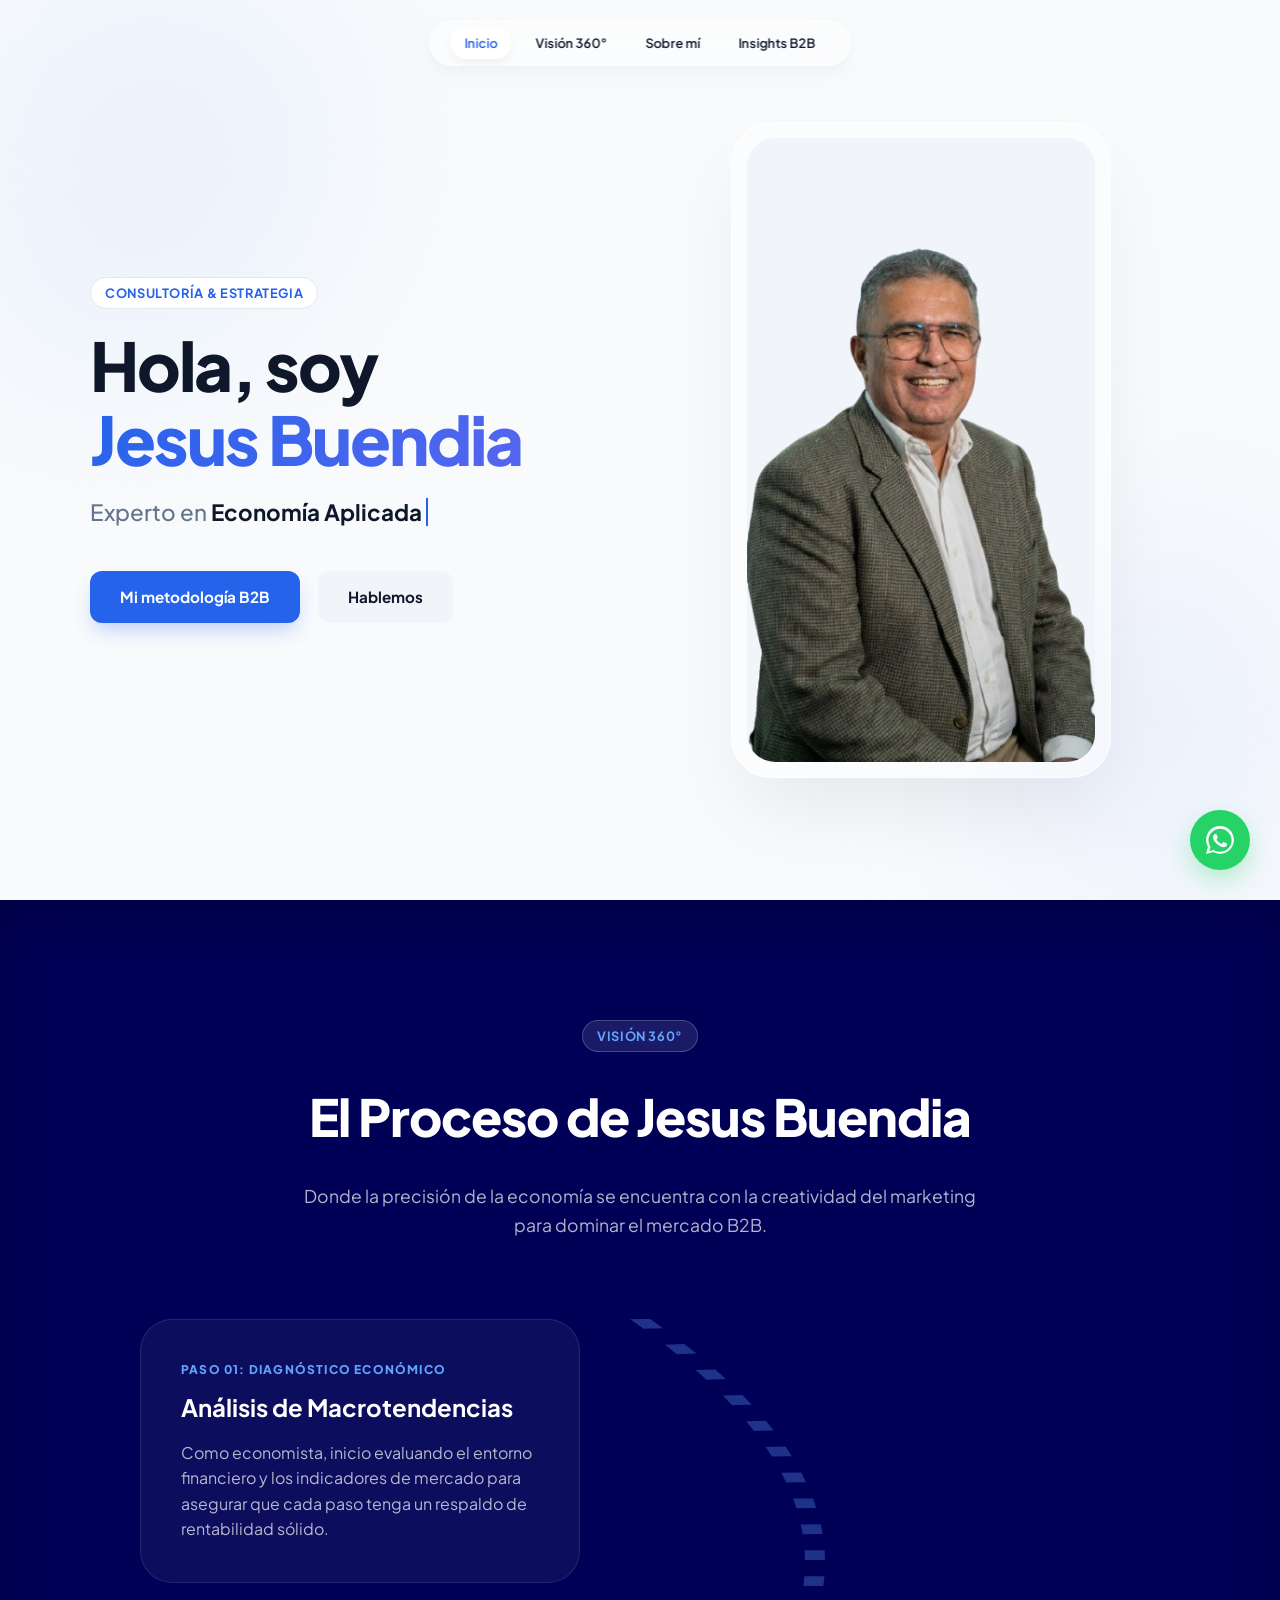
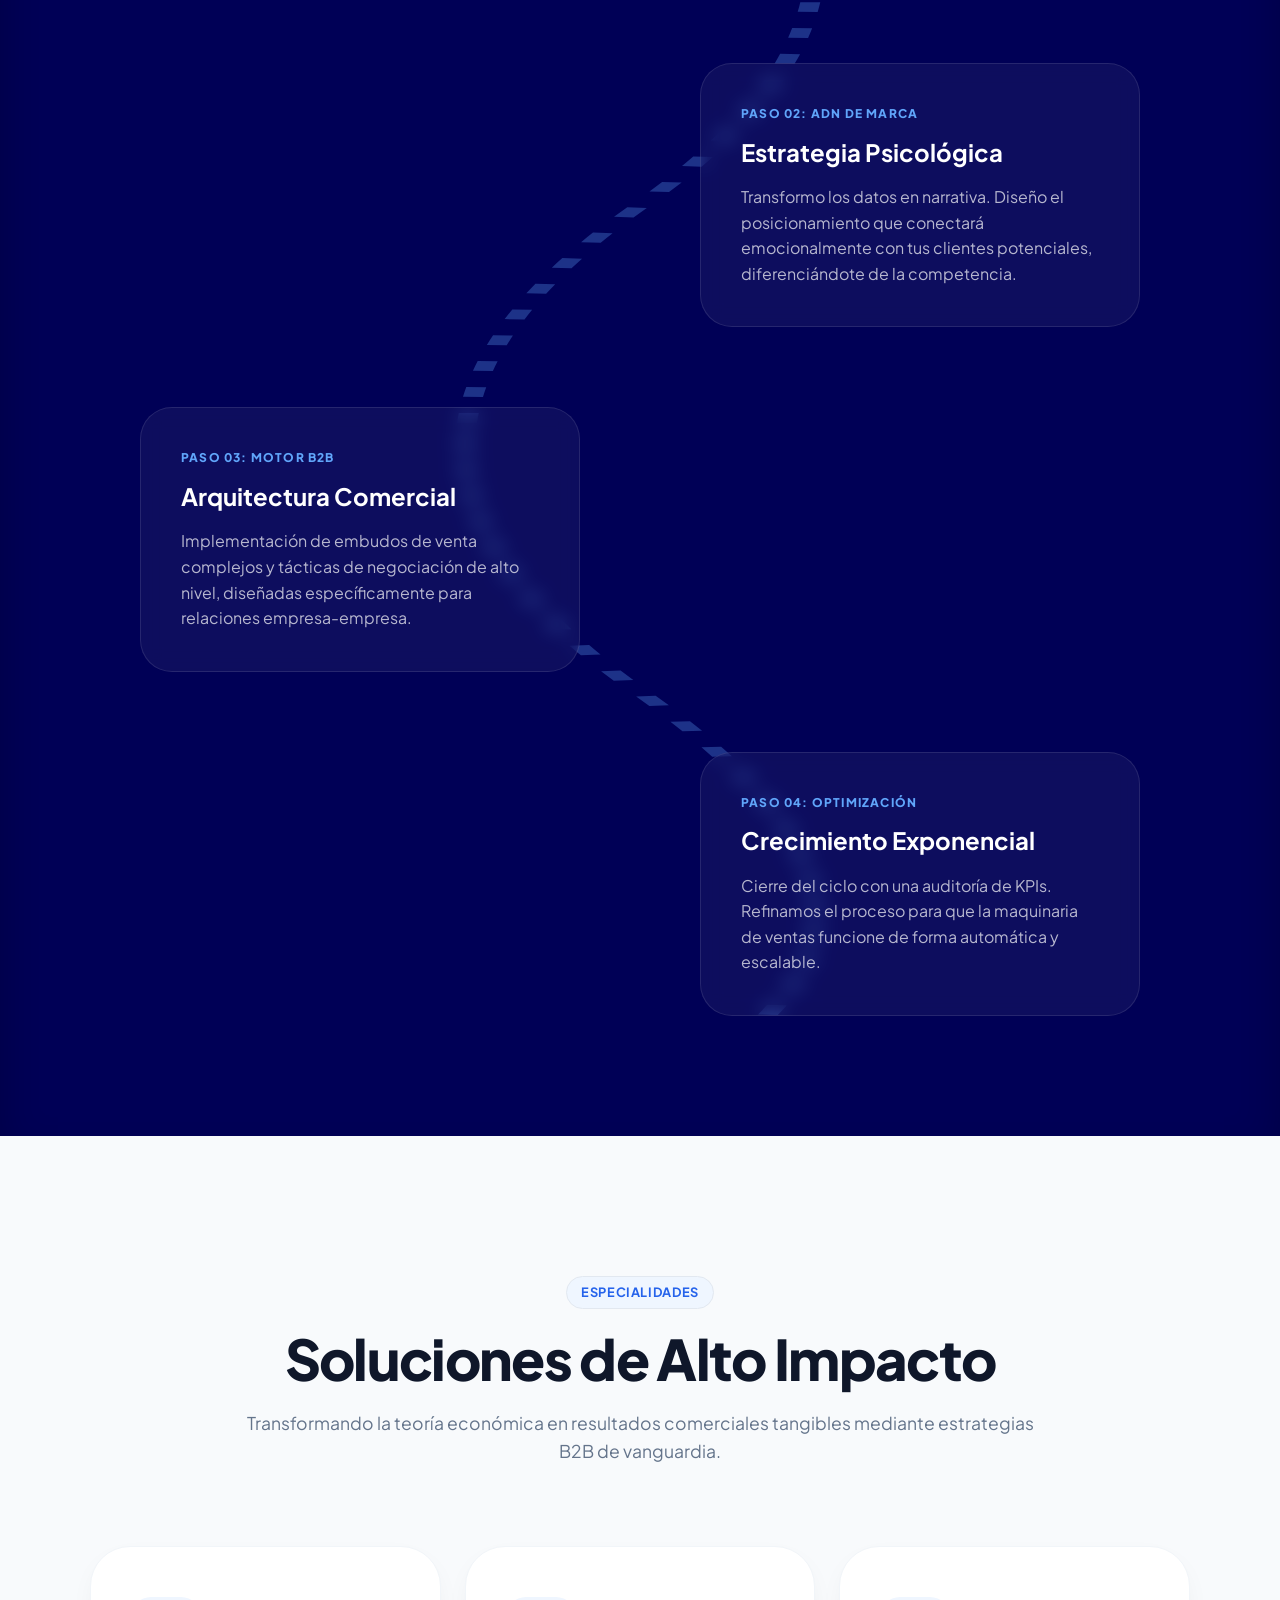
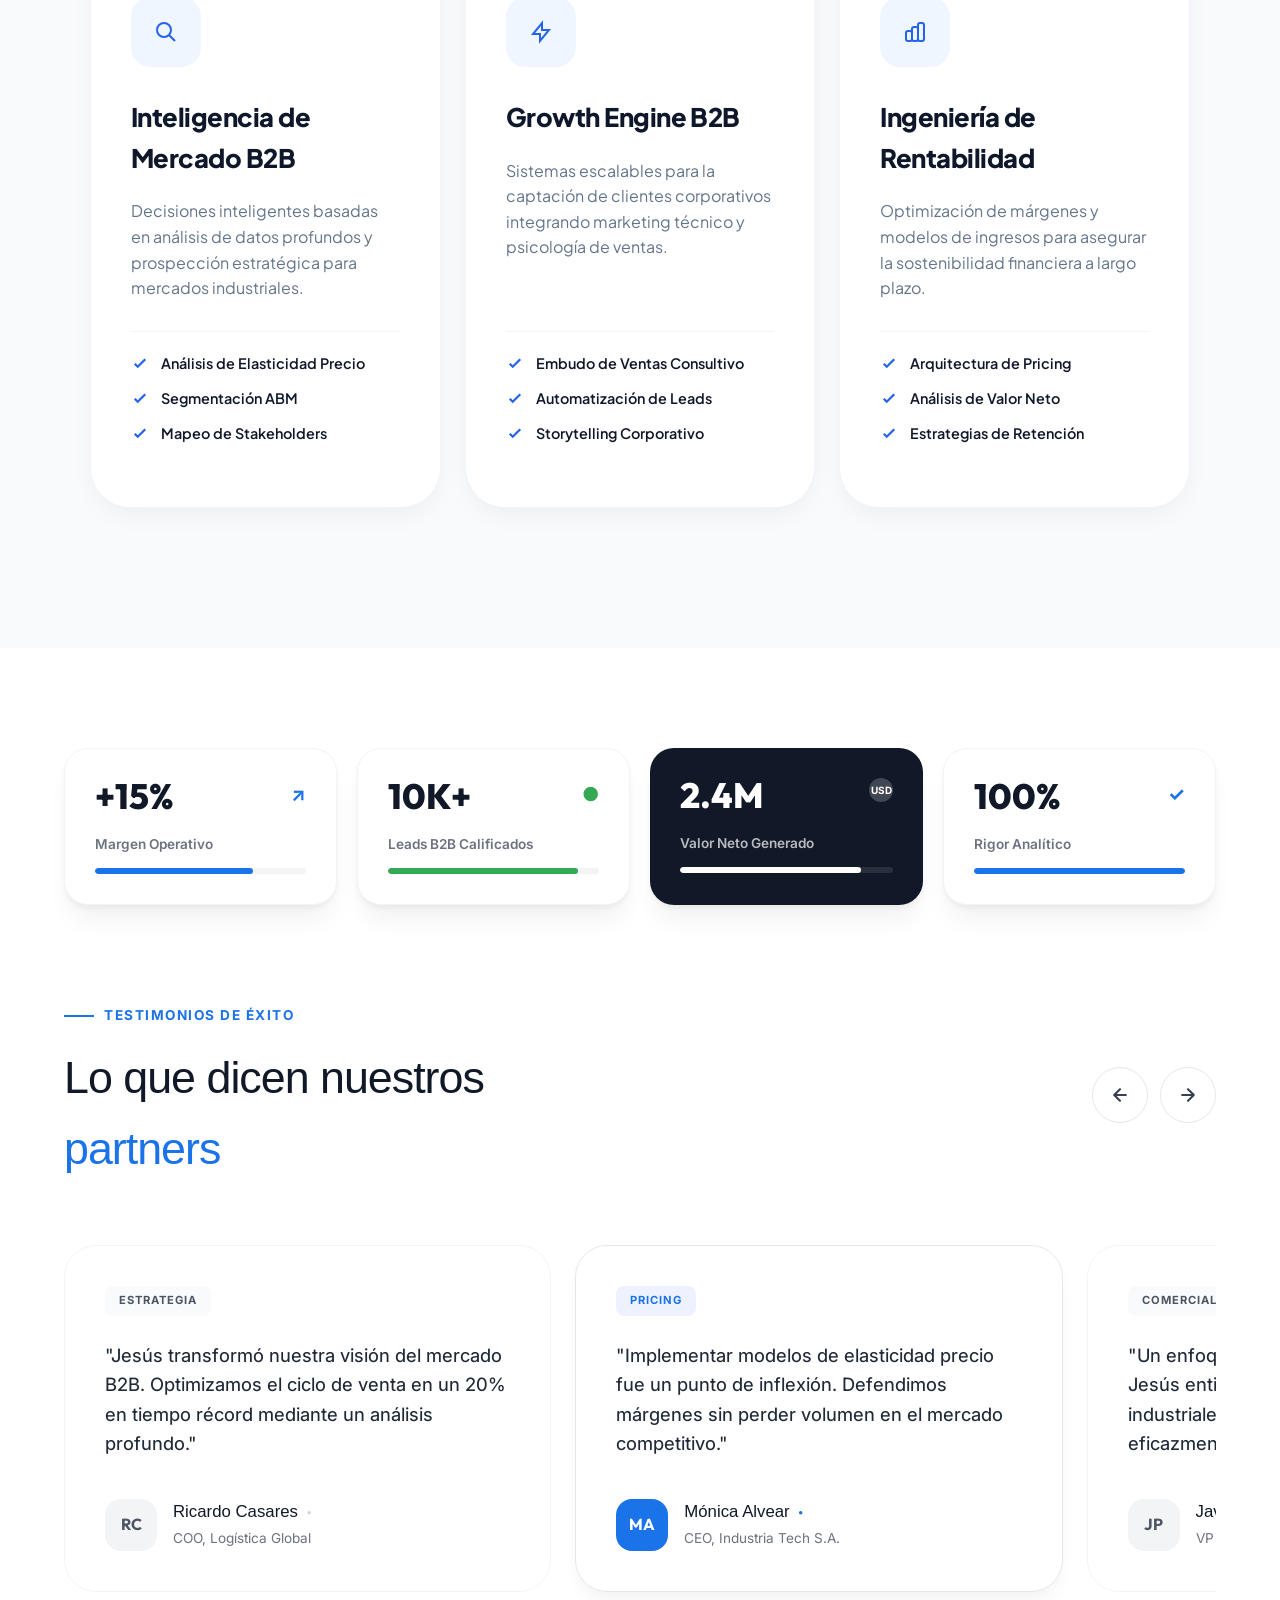
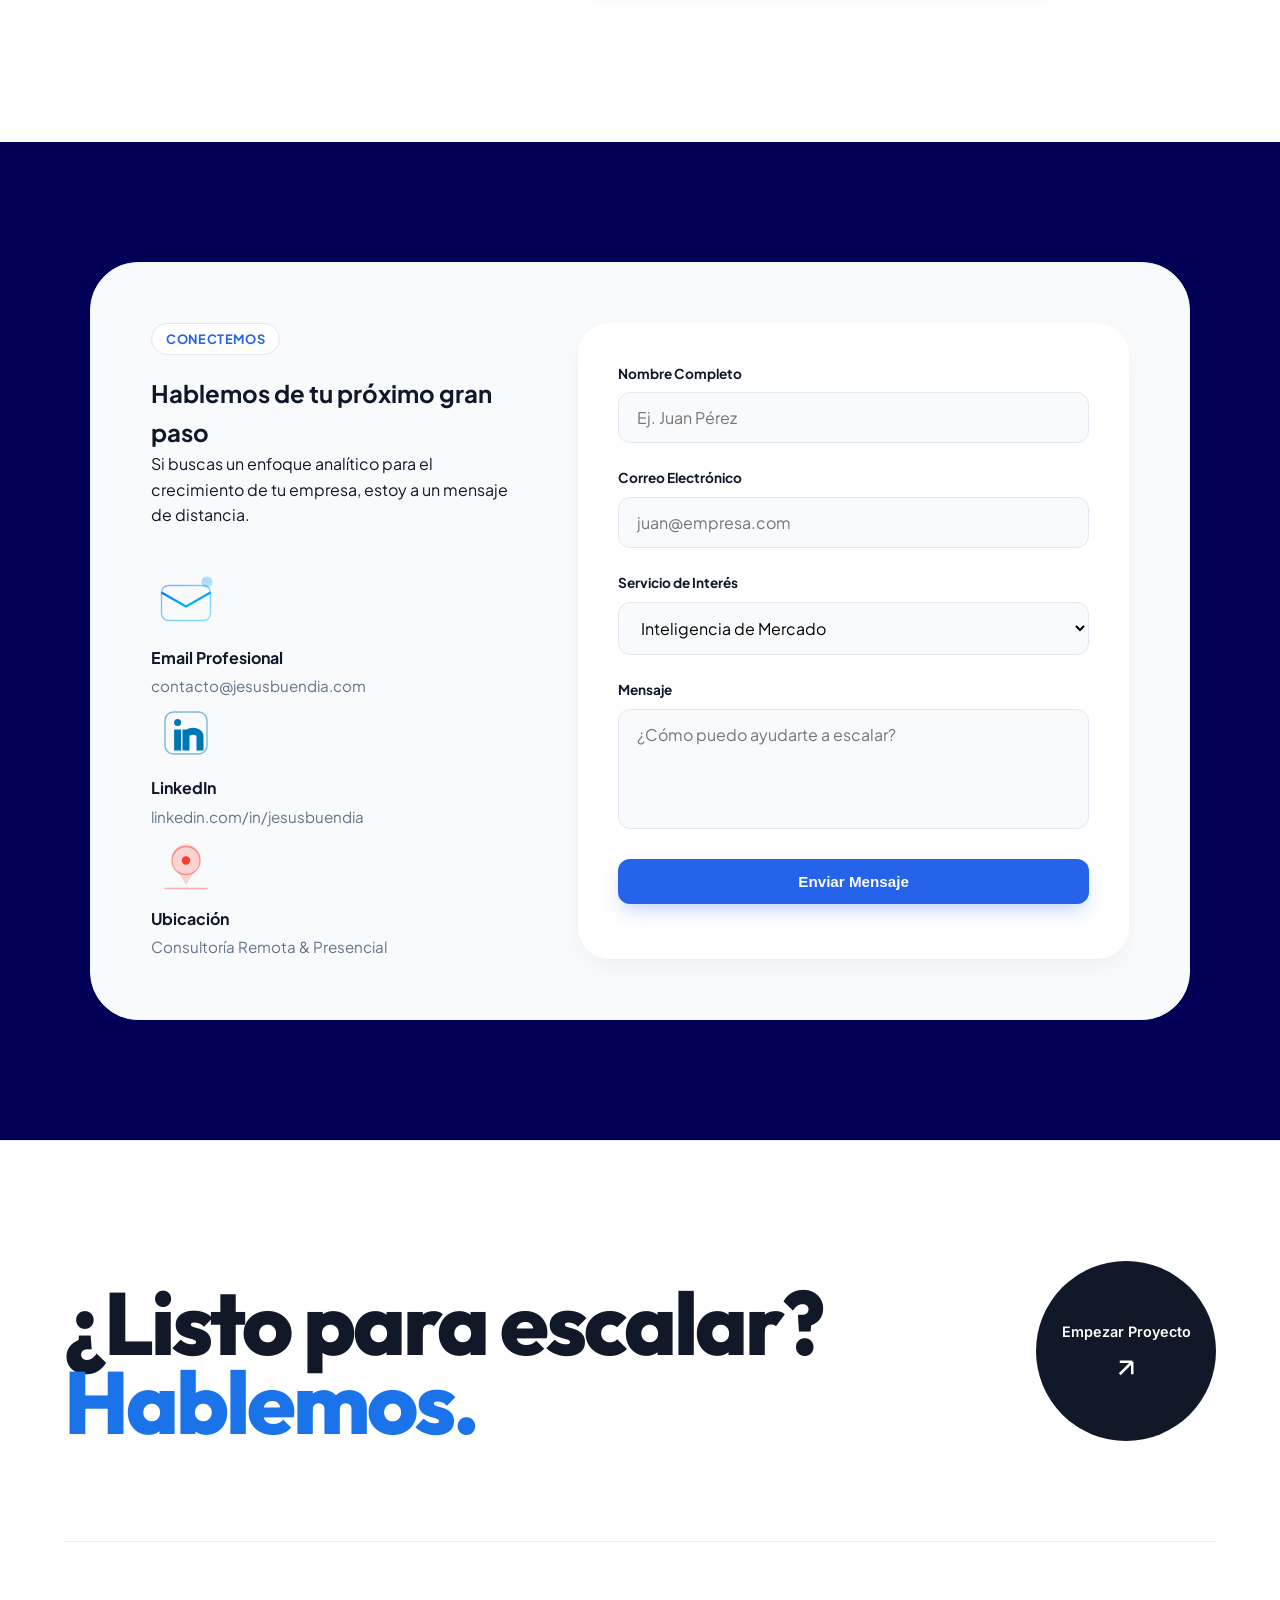
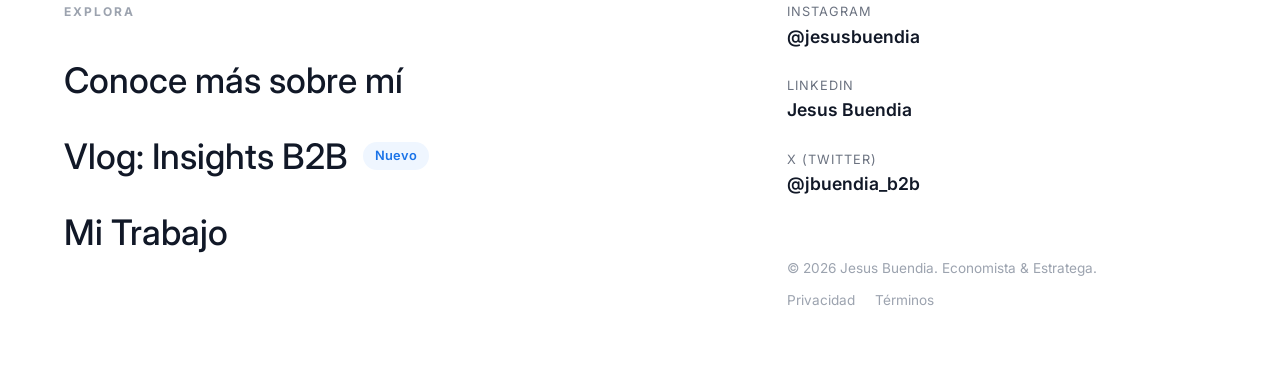
==== index.html @ 7e841dab "comienzo de la web de Jesus buendia" ====
<!DOCTYPE html>
<html lang="es">
<head>
    <meta charset="UTF-8">
    <meta name="viewport" content="width=device-width, initial-scale=1.0">
    <meta name="description" content="Perfil profesional de Jesus Buendia, especialista en Economía, Marketing Estratégico y Comercio B2B.">
    <title>Jesus Buendia | Consultoría Estratégica & Economía</title>
    
    <!-- Fuentes de Alta Calidad -->
    <link rel="preconnect" href="https://fonts.googleapis.com">
    <link rel="preconnect" href="https://fonts.gstatic.com" crossorigin>
    <link href="https://fonts.googleapis.com/css2?family=Plus+Jakarta+Sans:wght@300;400;500;600;700;800&display=swap" rel="stylesheet">
    <link rel="stylesheet" href="https://cdn.jsdelivr.net/npm/swiper@11/swiper-bundle.min.css" />
    <link rel="stylesheet" href="Estilos/style.css">
    

</head>
<body>

    <!-- Botón WhatsApp Flotante -->
    <a href="https://wa.me/YOUR_PHONE_NUMBER" target="_blank" class="whatsapp-float" aria-label="Contactar por WhatsApp">
        <svg width="32" height="32" fill="currentColor" viewBox="0 0 448 512"><path d="M380.9 97.1C339 55.1 283.2 32 223.9 32c-122.4 0-222 99.6-222 222 0 39.1 10.2 77.3 29.6 111L0 480l117.7-30.9c32.7 17.8 69.4 27.2 106.2 27.2 122.4 0 222-99.6 222-222 0-59.3-23-115.1-65-157.1zM223.9 446.3c-33.2 0-65.7-8.9-94-25.7l-6.7-4-69.8 18.3L72 366.4l-4.4-7c-18.5-29.4-28.2-63.3-28.2-98.2 0-101.7 82.8-184.5 184.6-184.5 49.3 0 95.6 19.2 130.4 54.1 34.8 34.9 56.2 81.2 56.1 130.5 0 101.8-82.7 184.6-184.6 184.6zm101.2-138.2c-5.5-2.8-32.8-16.2-37.9-18-5.1-1.9-8.8-2.8-12.5 2.8-3.7 5.6-14.3 18-17.6 21.8-3.2 3.7-6.5 4.2-12 1.4-5.5-2.8-23.2-8.5-44.2-27.1-16.4-14.6-27.4-32.7-30.6-38.1-3.2-5.5-.3-8.5 2.5-11.2 2.5-2.5 5.5-6.5 8.3-9.7 2.8-3.2 3.7-5.5 5.6-9.2 1.9-3.7.9-6.9-.5-9.7-1.4-2.8-12.5-30.1-17.1-41.2-4.5-10.8-9.1-9.3-12.5-9.5-3.2-.2-6.9-.2-10.6-.2-3.7 0-9.7 1.4-14.8 6.9-5.1 5.6-19.4 19-19.4 46.3 0 27.3 19.9 53.7 22.6 57.4 2.8 3.7 39.1 59.7 94.8 83.8 13.2 5.7 23.5 9.2 31.6 11.8 13.3 4.2 25.4 3.6 35 2.2 10.7-1.6 32.8-13.4 37.4-26.4 4.6-13 4.6-24.1 3.2-26.4-1.3-2.5-5-3.9-10.5-6.6z"/></svg>
    </a>

    <!-- Navegación -->
    <div class="nav-container">
        <nav class="navbar">
            <a href="#inicio" class="nav-link active">Inicio</a>
            <a href="webs/vision.html" class="nav-link">Visión 360°</a>
            <a href="webs/sobremi.html" class="nav-link">Sobre mí</a>
            <a href="webs/insights.html" class="nav-link">Insights B2B</a>
        </nav>
    </div>

    <!-- Fondo Decorativo -->
    <div class="bg-blobs">
        <div class="blob blob-1"></div>
        <div class="blob blob-2"></div>
    </div>

    <!-- SECCIÓN INICIO -->
    <section id="inicio" class="page-section">
        <div class="container">
            <div class="grid-container">
                <article class="hero-content">
                    <span class="badge">Consultoría & Estrategia</span>
                    <h1 class="main-title">
                        Hola, soy <br>
                        <span class="name-highlight">Jesus Buendia</span>
                    </h1>
                    <div class="dynamic-text-wrapper">
                        Experto en <span id="changing-text"></span>
                    </div>
                    <div class="cta-group">
                        <a href="#proceso" class="btn btn-primary">Mi metodología B2B</a>
                        <a href="#contacto" class="btn" style="margin-left: 15px; background: #f1f5f9; color: var(--text-main);">Hablemos</a>
                    </div>
                </article>

                <div class="hero-visual">
                    <div class="image-card">
                        <img src="Resource/fiti-removebg-preview.png" alt="Jesus Buendia" class="profile-img" onerror="this.src='https://via.placeholder.com/400x500/f1f5f9/64748b?text=Jesus+Buendia'">
                    </div>
                </div>
            </div>
        </div>
    </section>

    <!-- SECCIÓN PROCESO -->
    <section id="proceso" class="page-section">
        <div class="container">
            <header>
                <span class="badge">Visión 360°</span>
                <h2 class="section-title">El Proceso de Jesus Buendia</h2>
                <p class="section-desc">Donde la precisión de la economía se encuentra con la creatividad del marketing para dominar el mercado B2B.</p>
            </header>

            <div class="curved-timeline">
                <svg class="timeline-svg" viewBox="0 0 100 800" preserveAspectRatio="none">
                    <path d="M 50 0 Q 85 150 50 300 T 50 600 T 50 850" />
                </svg>

                <div class="timeline-steps-vertical">
                    <div class="step-row left">
                        <div class="step-content">
                            <span class="step-label">Paso 01: Diagnóstico Económico</span>
                            <h3>Análisis de Macrotendencias</h3>
                            <p>Como economista, inicio evaluando el entorno financiero y los indicadores de mercado para asegurar que cada paso tenga un respaldo de rentabilidad sólido.</p>
                        </div>
                    </div>

                    <div class="step-row right">
                        <div class="step-content">
                            <span class="step-label">Paso 02: ADN de Marca</span>
                            <h3>Estrategia Psicológica</h3>
                            <p>Transformo los datos en narrativa. Diseño el posicionamiento que conectará emocionalmente con tus clientes potenciales, diferenciándote de la competencia.</p>
                        </div>
                    </div>

                    <div class="step-row left">
                        <div class="step-content">
                            <span class="step-label">Paso 03: Motor B2B</span>
                            <h3>Arquitectura Comercial</h3>
                            <p>Implementación de embudos de venta complejos y tácticas de negociación de alto nivel, diseñadas específicamente para relaciones empresa-empresa.</p>
                        </div>
                    </div>

                    <div class="step-row right">
                        <div class="step-content">
                            <span class="step-label">Paso 04: Optimización</span>
                            <h3>Crecimiento Exponencial</h3>
                            <p>Cierre del ciclo con una auditoría de KPIs. Refinamos el proceso para que la maquinaria de ventas funcione de forma automática y escalable.</p>
                        </div>
                    </div>
                </div>
            </div>
        </div>
    </section>

    <!-- SECCIÓN: SOLUCIONES DE ALTO IMPACTO -->
    <section id="servicios" class="page-section">
        <div class="container">
            <div class="services-header">
                <span class="badge" style="background: #eff6ff;">Especialidades</span>
                <h2 class="main-title" style="font-size: clamp(2.5rem, 5vw, 3.5rem); margin-bottom: 20px;">Soluciones de Alto Impacto</h2>
                <p style="color: var(--text-muted); font-size: 1.1rem;">Transformando la teoría económica en resultados comerciales tangibles mediante estrategias B2B de vanguardia.</p>
            </div>

            <div class="services-grid">
                <!-- Solución 1 -->
                <div class="service-card">
                    <div class="icon-wrapper">
                        <svg width="24" height="24" fill="none" stroke="currentColor" stroke-width="2" viewBox="0 0 24 24"><path d="M21 21l-6-6m2-5a7 7 0 11-14 0 7 7 0 0114 0z"></path></svg>
                    </div>
                    <h3>Inteligencia de Mercado B2B</h3>
                    <p>Decisiones inteligentes basadas en análisis de datos profundos y prospección estratégica para mercados industriales.</p>
                    <ul class="service-features">
                        <li><svg width="18" height="18" fill="none" stroke="currentColor" stroke-width="3" viewBox="0 0 24 24"><path d="M5 13l4 4L19 7"></path></svg>Análisis de Elasticidad Precio</li>
                        <li><svg width="18" height="18" fill="none" stroke="currentColor" stroke-width="3" viewBox="0 0 24 24"><path d="M5 13l4 4L19 7"></path></svg>Segmentación ABM</li>
                        <li><svg width="18" height="18" fill="none" stroke="currentColor" stroke-width="3" viewBox="0 0 24 24"><path d="M5 13l4 4L19 7"></path></svg>Mapeo de Stakeholders</li>
                    </ul>
                </div>

                <!-- Solución 2 -->
                <div class="service-card">
                    <div class="icon-wrapper">
                        <svg width="24" height="24" fill="none" stroke="currentColor" stroke-width="2" viewBox="0 0 24 24"><path d="M13 10V3L4 14h7v7l9-11h-7z"></path></svg>
                    </div>
                    <h3>Growth Engine B2B</h3>
                    <p>Sistemas escalables para la captación de clientes corporativos integrando marketing técnico y psicología de ventas.</p>
                    <ul class="service-features">
                        <li><svg width="18" height="18" fill="none" stroke="currentColor" stroke-width="3" viewBox="0 0 24 24"><path d="M5 13l4 4L19 7"></path></svg>Embudo de Ventas Consultivo</li>
                        <li><svg width="18" height="18" fill="none" stroke="currentColor" stroke-width="3" viewBox="0 0 24 24"><path d="M5 13l4 4L19 7"></path></svg>Automatización de Leads</li>
                        <li><svg width="18" height="18" fill="none" stroke="currentColor" stroke-width="3" viewBox="0 0 24 24"><path d="M5 13l4 4L19 7"></path></svg>Storytelling Corporativo</li>
                    </ul>
                </div>

                <!-- Solución 3 -->
                <div class="service-card">
                    <div class="icon-wrapper">
                        <svg width="24" height="24" fill="none" stroke="currentColor" stroke-width="2" viewBox="0 0 24 24"><path d="M9 19v-6a2 2 0 00-2-2H5a2 2 0 00-2 2v6a2 2 0 002 2h2a2 2 0 002-2zm0 0V9a2 2 0 012-2h2a2 2 0 012 2v10m-6 0a2 2 0 002 2h2a2 2 0 002-2m0 0V5a2 2 0 012-2h2a2 2 0 012 2v14a2 2 0 01-2 2h-2a2 2 0 01-2-2z"></path></svg>
                    </div>
                    <h3>Ingeniería de Rentabilidad</h3>
                    <p>Optimización de márgenes y modelos de ingresos para asegurar la sostenibilidad financiera a largo plazo.</p>
                    <ul class="service-features">
                        <li><svg width="18" height="18" fill="none" stroke="currentColor" stroke-width="3" viewBox="0 0 24 24"><path d="M5 13l4 4L19 7"></path></svg>Arquitectura de Pricing</li>
                        <li><svg width="18" height="18" fill="none" stroke="currentColor" stroke-width="3" viewBox="0 0 24 24"><path d="M5 13l4 4L19 7"></path></svg>Análisis de Valor Neto</li>
                        <li><svg width="18" height="18" fill="none" stroke="currentColor" stroke-width="3" viewBox="0 0 24 24"><path d="M5 13l4 4L19 7"></path></svg>Estrategias de Retención</li>
                    </ul>
                </div>
            </div>
        </div>
    </section>

    <!-- IMPORTACIÓN DE RECURSOS PREMIUM -->
<link href="https://fonts.googleapis.com/css2?family=Inter:wght@400;500;600&family=Outfit:wght@600;800&family=Google+Sans:wght@400;500;700&display=swap" rel="stylesheet">
<link rel="stylesheet" href="https://cdn.jsdelivr.net/npm/swiper@11/swiper-bundle.min.css" />

<section class="elite-experience-section" style="background: #ffffff; padding: 100px 0; font-family: 'Inter', sans-serif; overflow: hidden;">
    
    <div class="container" style="max-width: 1200px; margin: 0 auto; padding: 0 24px;">
        
        <!-- DASHBOARD DE MÉTRICAS REFINADO -->
        <div class="metrics-elite-grid" style="display: grid; grid-template-columns: repeat(auto-fit, minmax(240px, 1fr)); gap: 20px; margin-bottom: 100px;">
            
            <div class="metric-glass-card">
                <div class="m-header">
                    <span class="m-value">+15%</span>
                    <div class="m-icon">↗</div>
                </div>
                <div class="m-label">Margen Operativo</div>
                <div class="m-bar-container"><div class="m-bar-fill" style="width: 75%;"></div></div>
            </div>

            <div class="metric-glass-card">
                <div class="m-header">
                    <span class="m-value">10K+</span>
                    <div class="m-icon" style="color: #34a853;">●</div>
                </div>
                <div class="m-label">Leads B2B Calificados</div>
                <div class="m-bar-container"><div class="m-bar-fill" style="width: 90%; background: #34a853;"></div></div>
            </div>

            <div class="metric-glass-card featured-dark">
                <div class="m-header">
                    <span class="m-value" style="color: white;">2.4M</span>
                    <div class="m-icon" style="background: rgba(255,255,255,0.2); border-radius: 50%; width: 24px; height: 24px; display: flex; align-items: center; justify-content: center; font-size: 10px; color: white;">USD</div>
                </div>
                <div class="m-label" style="color: rgba(255,255,255,0.7);">Valor Neto Generado</div>
                <div class="m-bar-container" style="background: rgba(255,255,255,0.1);"><div class="m-bar-fill" style="width: 85%; background: white;"></div></div>
            </div>

            <div class="metric-glass-card">
                <div class="m-header">
                    <span class="m-value">100%</span>
                    <div class="m-icon">✓</div>
                </div>
                <div class="m-label">Rigor Analítico</div>
                <div class="m-bar-container"><div class="m-bar-fill" style="width: 100%; background: #1a73e8;"></div></div>
            </div>
        </div>

        <!-- ENCABEZADO Y NAVEGACIÓN -->
        <div style="display: flex; align-items: center; justify-content: space-between; margin-bottom: 60px; flex-wrap: wrap; gap: 30px;">
            <div style="max-width: 550px;">
                <div style="display: flex; align-items: center; gap: 10px; margin-bottom: 15px;">
                    <span style="width: 30px; height: 2px; background: #1a73e8;"></span>
                    <span style="color: #1a73e8; font-weight: 700; font-size: 0.85rem; text-transform: uppercase; letter-spacing: 1.5px;">Testimonios de Éxito</span>
                </div>
                <h2 style="font-family: 'Google Sans', sans-serif; font-size: 2.8rem; font-weight: 500; color: #111827; margin: 0; letter-spacing: -1px;">Lo que dicen nuestros <span style="color: #1a73e8;">partners</span></h2>
            </div>
            
            <!-- BOTONES DE NAVEGACIÓN REDISEÑADOS -->
            <div class="nav-controls">
                <button class="nav-arrow prev-el" aria-label="Anterior">
                    <svg width="20" height="20" viewBox="0 0 24 24" fill="none" stroke="currentColor" stroke-width="2.5" stroke-linecap="round" stroke-linejoin="round"><path d="M19 12H5M12 19l-7-7 7-7"/></svg>
                </button>
                <button class="nav-arrow next-el" aria-label="Siguiente">
                    <svg width="20" height="20" viewBox="0 0 24 24" fill="none" stroke="currentColor" stroke-width="2.5" stroke-linecap="round" stroke-linejoin="round"><path d="M5 12h14M12 5l7 7-7 7"/></svg>
                </button>
            </div>
        </div>

        <!-- CARRUSEL TÁCTIL -->
        <div class="swiper testimonial-slider">
            <div class="swiper-wrapper">
                
                <!-- Testimonio 1 -->
                <div class="swiper-slide">
                    <div class="test-card">
                        <div class="t-badge">Estrategia</div>
                        <p class="t-quote">"Jesús transformó nuestra visión del mercado B2B. Optimizamos el ciclo de venta en un 20% en tiempo récord mediante un análisis profundo."</p>
                        <div class="t-profile">
                            <div class="t-avatar">RC</div>
                            <div class="t-info">
                                <h4 class="t-name">Ricardo Casares <span class="t-verify">●</span></h4>
                                <p class="t-role">COO, Logística Global</p>
                            </div>
                        </div>
                    </div>
                </div>

                <!-- Testimonio 2 (Destacado sutil) -->
                <div class="swiper-slide">
                    <div class="test-card active-card">
                        <div class="t-badge" style="background: #eef2ff; color: #1a73e8;">Pricing</div>
                        <p class="t-quote">"Implementar modelos de elasticidad precio fue un punto de inflexión. Defendimos márgenes sin perder volumen en el mercado competitivo."</p>
                        <div class="t-profile">
                            <div class="t-avatar" style="background: #1a73e8; color: white;">MA</div>
                            <div class="t-info">
                                <h4 class="t-name">Mónica Alvear <span class="t-verify" style="color: #1a73e8;">●</span></h4>
                                <p class="t-role">CEO, Industria Tech S.A.</p>
                            </div>
                        </div>
                    </div>
                </div>

                <!-- Testimonio 3 -->
                <div class="swiper-slide">
                    <div class="test-card">
                        <div class="t-badge">Comercial</div>
                        <p class="t-quote">"Un enfoque basado en datos y profesional. Jesús entiende la complejidad de las ventas industriales y cómo simplificarlas eficazmente."</p>
                        <div class="t-profile">
                            <div class="t-avatar">JP</div>
                            <div class="t-info">
                                <h4 class="t-name">Javier Portillo <span class="t-verify">●</span></h4>
                                <p class="t-role">VP Comercial, Energy Solutions</p>
                            </div>
                        </div>
                    </div>
                </div>

                <!-- Repetir estructura para 4, 5 y 6... -->
                <div class="swiper-slide">
                    <div class="test-card">
                        <div class="t-badge">Escalabilidad</div>
                        <p class="t-quote">"La consultoría estratégica nos permitió escalar la prospección ABM de forma predecible y altamente rentable."</p>
                        <div class="t-profile">
                            <div class="t-avatar">SL</div>
                            <div class="t-info">
                                <h4 class="t-name">Sofia Lagos <span class="t-verify">●</span></h4>
                                <p class="t-role">Marketing Manager, FinCorp</p>
                            </div>
                        </div>
                    </div>
                </div>

                <div class="swiper-slide">
                    <div class="test-card active-card">
                        <div class="t-badge" style="background: #eef2ff; color: #1a73e8;">Análisis</div>
                        <p class="t-quote">"Excelente capacidad técnica para traducir problemas complejos en soluciones comerciales accionables y directas."</p>
                        <div class="t-profile">
                            <div class="t-avatar" style="background: #1a73e8; color: white;">DH</div>
                            <div class="t-info">
                                <h4 class="t-name">Daniel Herrera <span class="t-verify" style="color: #1a73e8;">●</span></h4>
                                <p class="t-role">Director, Manufactura 4.0</p>
                            </div>
                        </div>
                    </div>
                </div>

                <div class="swiper-slide">
                    <div class="test-card">
                        <div class="t-badge">Inversión</div>
                        <p class="t-quote">"La metodología data-driven que aporta Jesús es fundamental para cualquier empresa que busque crecer con base sólida."</p>
                        <div class="t-profile">
                            <div class="t-avatar">AB</div>
                            <div class="t-info">
                                <h4 class="t-name">Andrés Blanco <span class="t-verify">●</span></h4>
                                <p class="t-role">Socio Fundador, Inversiones B&M</p>
                            </div>
                        </div>
                    </div>
                </div>

            </div>
            <!-- Indicador de progreso inferior -->
            <div class="swiper-pagination-custom"></div>
        </div>
    </div>
</section>



<script src="https://cdn.jsdelivr.net/npm/swiper@11/swiper-bundle.min.js"></script>
<script>
    document.addEventListener('DOMContentLoaded', () => {
        const swiper = new Swiper('.testimonial-slider', {
            slidesPerView: 1,
            spaceBetween: 24,
            grabCursor: true,
            loop: true,
            speed: 800,
            autoplay: {
                delay: 5000,
                disableOnInteraction: true,
            },
            navigation: {
                nextEl: '.next-el',
                prevEl: '.prev-el',
            },
            breakpoints: {
                768: {
                    slidesPerView: 2,
                },
                1024: {
                    slidesPerView: 2.3,
                }
            }
        });
    });
</script>

    <!-- SECCIÓN CONTACTO -->
    <section id="contacto" class="page-section" style="background-color: #000056;" >
        <div class="container">
            <div class="contact-grid">
                <div class="contact-section">
    <span class="badge">Conectemos</span>
    <h2 class="title">Hablemos de tu próximo gran paso</h2>
    <p class="subtitle">Si buscas un enfoque analítico para el crecimiento de tu empresa, estoy a un mensaje de distancia.</p>

    <div class="contact-methods">
        <div class="method-card">
            <div class="icon-container">
                <svg viewBox="0 0 100 100" class="graphic-icon" style="height: 70px; width: 70px;">
                    <defs>
                        <linearGradient id="grad-email" x1="0%" y1="0%" x2="100%" y2="100%">
                            <stop offset="0%" style="stop-color:#007AFF;stop-opacity:1" />
                            <stop offset="100%" style="stop-color:#00C6FF;stop-opacity:1" />
                        </linearGradient>
                    </defs>
                    <rect x="15" y="25" width="70" height="50" rx="10" stroke="url(#grad-email)" stroke-width="2" fill="none" opacity="0.5"/>
                    <path d="M15 35 L50 55 L85 35" stroke="url(#grad-email)" stroke-width="3" fill="none" />
                    <circle cx="80" cy="20" r="8" fill="url(#grad-email)" opacity="0.3" />
                </svg>
            </div>
            <div class="method-text">
                <h4>Email Profesional</h4>
                <p>contacto@jesusbuendia.com</p>
            </div>
        </div>

        <div class="method-card">
            <div class="icon-container">
                <svg viewBox="0 0 100 100" class="graphic-icon" style="height: 70px; width: 70px;">
                    <rect x="20" y="20" width="60" height="60" rx="12" stroke="#0077B5" stroke-width="2" fill="none" opacity="0.5"/>
                    <circle cx="38" cy="35" r="5" fill="#0077B5" />
                    <rect x="33" y="45" width="10" height="30" fill="#0077B5" />
                    <path d="M50 45 V75 M50 55 C50 45 70 45 70 55 V75" stroke="#0077B5" stroke-width="10" fill="none" />
                </svg>
            </div>
            <div class="method-text">
                <h4>LinkedIn</h4>
                <p>linkedin.com/in/jesusbuendia</p>
            </div>
        </div>

        <div class="method-card">
            <div class="icon-container">
                <svg viewBox="0 0 100 100" class="graphic-icon" style="height: 70px; width: 70px;">
                    <circle cx="50" cy="45" r="20" stroke="#FF3B30" stroke-width="2" fill="none" opacity="0.5" />
                    <path d="M50 80 L35 55 A20 20 0 1 1 65 55 Z" fill="#FF3B30" opacity="0.2" />
                    <circle cx="50" cy="45" r="6" fill="#FF3B30" />
                    <path d="M20 85 H80" stroke="#FF3B30" stroke-width="2" stroke-linecap="round" opacity="0.4" />
                </svg>
            </div>
            <div class="method-text">
                <h4>Ubicación</h4>
                <p>Consultoría Remota & Presencial</p>
            </div>
        </div>
    </div>
</div>

                <div class="contact-form">
                    <form action="#" method="POST">
                        <div class="form-group">
                            <label for="name">Nombre Completo</label>
                            <input type="text" id="name" name="name" class="form-control" placeholder="Ej. Juan Pérez" required>
                        </div>
                        <div class="form-group">
                            <label for="email">Correo Electrónico</label>
                            <input type="email" id="email" name="email" class="form-control" placeholder="juan@empresa.com" required>
                        </div>
                        <div class="form-group">
                            <label for="subject">Servicio de Interés</label>
                            <select id="subject" name="subject" class="form-control">
                                <option value="inteligencia">Inteligencia de Mercado</option>
                                <option value="growth">Growth Engine B2B</option>
                                <option value="rentabilidad">Ingeniería de Rentabilidad</option>
                                <option value="otro">Otro</option>
                            </select>
                        </div>
                        <div class="form-group">
                            <label for="message">Mensaje</label>
                            <textarea id="message" name="message" class="form-control" placeholder="¿Cómo puedo ayudarte a escalar?"></textarea>
                        </div>
                        <button type="submit" class="btn btn-primary" style="width: 100%; justify-content: center;">Enviar Mensaje</button>
                    </form>
                </div>
            </div>
        </div>
    </section>

    <footer class="jb-modern-footer">
    <div class="footer-container">
        <div class="footer-cta-wrapper">
            <h2 class="cta-massive-text">¿Listo para escalar? <br><span class="blue-text">Hablemos.</span></h2>
            <a href="#contacto" class="cta-round-btn">
                <span>Empezar Proyecto</span>
                <svg viewBox="0 0 24 24" fill="none" stroke="currentColor" stroke-width="2"><path d="M7 17L17 7M17 7H7M17 7V17"/></svg>
            </a>
        </div>

        <div class="footer-main-content">
            <div class="footer-nav-section">
                <h4 class="section-label">Explora</h4>
                <nav class="footer-big-links">
                    <a href="#inicio" class="big-link">Conoce más sobre mí <span class="link-arrow">→</span></a>
                    <a href="#" class="big-link">Vlog: Insights B2B <span class="link-tag">Nuevo</span></a>
                    <a href="#servicios" class="big-link">Mi Trabajo <span class="link-arrow">→</span></a>
                </nav>
            </div>

            <div class="footer-side-section">
                <div class="social-links-grid">
                    <a href="#" class="social-item">
                        <span class="platform">Instagram</span>
                        <span class="handle">@jesusbuendia</span>
                    </a>
                    <a href="#" class="social-item">
                        <span class="platform">LinkedIn</span>
                        <span class="handle">Jesus Buendia</span>
                    </a>
                    <a href="#" class="social-item">
                        <span class="platform">X (Twitter)</span>
                        <span class="handle">@jbuendia_b2b</span>
                    </a>
                </div>
                
                <div class="footer-legal-box">
                    <p class="copyright-text">&copy; 2026 Jesus Buendia. Economista & Estratega.</p>
                    <div class="legal-links">
                        <a href="#">Privacidad</a>
                        <a href="#">Términos</a>
                    </div>
                </div>
            </div>
        </div>
    </div>
</footer>


<script src="Script/script.js"></script>
</body>
</html>
---- Estilos/style.css ----
/* --- Variables de Diseño (Design Tokens) --- */
        :root {
            --primary: #2563eb;
            --primary-dark: #1e40af;
            --accent: #60a5fa;
            --whatsapp: #25d366;
            --text-main: #0f172a;
            --text-muted: #64748b;
            --bg-light: #f8fafc;
            --bg-proceso: #000056; 
            --white: #ffffff;
            --glass: rgba(255, 255, 255, 0.45);
            --glass-border: rgba(255, 255, 255, 0.6);
            --transition: all 0.4s cubic-bezier(0.23, 1, 0.32, 1);
            --shadow-card: 0 10px 30px -10px rgba(0, 0, 0, 0.08);
        }

        /* --- Reset & Base --- */
        * {
            margin: 0;
            padding: 0;
            box-sizing: border-box;
            scroll-behavior: smooth;
        }

        body {
            font-family: 'Plus Jakarta Sans', sans-serif;
            background-color: var(--bg-light);
            color: var(--text-main);
            line-height: 1.6;
            overflow-x: hidden;
        }

        /* --- Barra de Navegación --- */
        .nav-container {
            position: fixed;
            top: 20px;
            left: 50%;
            transform: translateX(-50%);
            z-index: 1000;
            width: auto;
        }

        .navbar {
            background: var(--glass);
            backdrop-filter: blur(16px);
            -webkit-backdrop-filter: blur(16px);
            border: 1px solid var(--glass-border);
            padding: 6px 20px;
            border-radius: 100px;
            display: flex;
            justify-content: center;
            align-items: center;
            gap: 10px;
            box-shadow: 0 8px 20px rgba(0, 0, 0, 0.04);
        }

        .nav-link {
            text-decoration: none;
            color: var(--text-main);
            font-weight: 600;
            font-size: 0.8rem;
            padding: 6px 14px;
            border-radius: 50px;
            transition: var(--transition);
        }

        .nav-link:hover, .nav-link.active {
            background: var(--white);
            color: var(--primary);
            box-shadow: 0 4px 10px rgba(0, 0, 0, 0.05);
        }

        /* --- Botón WhatsApp Flotante --- */
        .whatsapp-float {
            position: fixed;
            bottom: 30px;
            right: 30px;
            background-color: var(--whatsapp);
            color: white;
            width: 60px;
            height: 60px;
            border-radius: 50px;
            display: flex;
            align-items: center;
            justify-content: center;
            font-size: 30px;
            box-shadow: 0 10px 25px rgba(37, 211, 102, 0.3);
            z-index: 2000;
            transition: var(--transition);
            text-decoration: none;
            animation: floatPulse 2s infinite;
        }

        .whatsapp-float:hover {
            transform: scale(1.1) translateY(-5px);
            box-shadow: 0 15px 30px rgba(37, 211, 102, 0.4);
        }

        @keyframes floatPulse {
            0% { box-shadow: 0 0 0 0 rgba(37, 211, 102, 0.4); }
            70% { box-shadow: 0 0 0 15px rgba(37, 211, 102, 0); }
            100% { box-shadow: 0 0 0 0 rgba(37, 211, 102, 0); }
        }

        /* --- Fondo Decorativo --- */
        .bg-blobs {
            position: fixed;
            width: 100%;
            height: 100%;
            overflow: hidden;
            z-index: -1;
            filter: blur(90px);
        }

        .blob {
            position: absolute;
            border-radius: 50%;
            opacity: 0.5;
            animation: pulse 15s infinite alternate;
        }

        .blob-1 { width: 450px; height: 450px; background: #dbeafe; top: -10%; left: -10%; }
        .blob-2 { width: 350px; height: 350px; background: #e0e7ff; bottom: 0%; right: -5%; animation-delay: 2s; }

        /* --- Estructura de Secciones --- */
        .page-section {
            min-height: 100vh;
            display: flex;
            align-items: center;
            padding: 100px 2rem;
            position: relative;
        }

        .container {
            width: 100%;
            max-width: 1100px;
            margin: 0 auto;
        }

        /* --- Sección Inicio --- */
        .grid-container {
            display: grid;
            grid-template-columns: 1.1fr 0.9fr;
            align-items: center;
            gap: 5rem;
        }

        .badge {
            display: inline-block;
            padding: 5px 14px;
            background: var(--white);
            border: 1px solid #e2e8f0;
            border-radius: 100px;
            font-size: 0.8rem;
            font-weight: 700;
            color: var(--primary);
            margin-bottom: 1.2rem;
            text-transform: uppercase;
            letter-spacing: 0.05em;
        }

        .main-title {
            font-size: clamp(2.8rem, 7vw, 4.2rem);
            font-weight: 800;
            line-height: 1.1;
            letter-spacing: -0.03em;
            margin-bottom: 1.2rem;
        }

        .name-highlight {
            display: block;
            background: linear-gradient(135deg, var(--primary), #6366f1);
            -webkit-background-clip: text;
            -webkit-text-fill-color: transparent;
        }

        .dynamic-text-wrapper {
            font-size: clamp(1rem, 3vw, 1.4rem);
            color: var(--text-muted);
            font-weight: 500;
            margin-bottom: 2.5rem;
            min-height: 1.5em;
        }

        #changing-text {
            color: var(--text-main);
            font-weight: 700;
            border-right: 2px solid var(--primary);
            padding-right: 4px;
        }

        .btn {
            padding: 14px 30px;
            border-radius: 12px;
            font-weight: 700;
            text-decoration: none;
            transition: var(--transition);
            display: inline-flex;
            align-items: center;
            font-size: 0.95rem;
            cursor: pointer;
            border: none;
        }

        .btn-primary {
            background: var(--primary);
            color: var(--white);
            box-shadow: 0 10px 20px -5px rgba(37, 99, 235, 0.3);
        }

        .btn-primary:hover {
            background: var(--primary-dark);
            transform: translateY(-3px);
        }

        .image-card {
            background: var(--glass);
            backdrop-filter: blur(20px);
            border: 1px solid var(--glass-border);
            border-radius: 40px;
            padding: 15px;
            box-shadow: 0 40px 80px -15px rgba(0,0,0,0.08);
            max-width: 380px;
        }

        .profile-img {
            width: 100%;
            height: auto;
            border-radius: 28px;
            display: block;
            background: #f1f5f9;
        }

        /* --- SECCIÓN PROCESO --- */
        #proceso {
            background-color: var(--bg-proceso);
            color: var(--white);
            overflow: hidden;
            padding: 120px 0;
            box-shadow: inset 0 20px 40px rgba(0,0,0,0.2);
        }

        #proceso .section-title {
            color: var(--white);
            font-size: clamp(2.2rem, 5vw, 3.2rem);
            font-weight: 800;
            margin-bottom: 1.5rem;
            text-align: center;
            letter-spacing: -0.02em;
        }

        .section-desc {
            text-align: center;
            max-width: 700px;
            margin: 0 auto 5rem auto;
            color: rgba(255,255,255,0.7);
            font-size: 1.1rem;
        }

        #proceso .badge {
            background: rgba(255,255,255,0.1);
            border-color: rgba(255,255,255,0.2);
            color: var(--accent);
            display: block;
            margin: 0 auto 1.5rem auto;
            width: fit-content;
        }

        .curved-timeline {
            position: relative;
            max-width: 1000px;
            margin: 0 auto;
        }

        .timeline-svg {
            position: absolute;
            top: 0;
            left: 50%;
            transform: translateX(-50%);
            width: 100%;
            height: 100%;
            z-index: 1;
            pointer-events: none;
        }

        .timeline-svg path {
            fill: none;
            stroke: var(--accent);
            stroke-width: 2;
            stroke-dasharray: 6 10;
            opacity: 0.3;
        }

        .timeline-steps-vertical {
            display: flex;
            flex-direction: column;
            gap: 5rem;
            position: relative;
            z-index: 2;
        }

        .step-row {
            display: flex;
            width: 100%;
            align-items: center;
        }

        .step-row.left { justify-content: flex-start; }
        .step-row.right { justify-content: flex-end; }

        .step-content {
            width: 44%;
            background: rgba(255, 255, 255, 0.05);
            border: 1px solid rgba(255, 255, 255, 0.1);
            backdrop-filter: blur(10px);
            padding: 2.5rem;
            border-radius: 32px;
            transition: var(--transition);
            position: relative;
        }

        .step-content:hover {
            background: rgba(255, 255, 255, 0.08);
            border-color: var(--accent);
            transform: translateY(-8px);
        }

        .step-content h3 {
            font-size: 1.5rem;
            margin-bottom: 0.8rem;
            color: var(--white);
            font-weight: 700;
        }

        .step-content p {
            font-size: 1rem;
            color: rgba(255, 255, 255, 0.7);
            line-height: 1.6;
        }

        .step-label {
            font-size: 0.75rem;
            font-weight: 800;
            color: var(--accent);
            text-transform: uppercase;
            margin-bottom: 0.6rem;
            display: block;
            letter-spacing: 0.1em;
        }

        /* --- SECCIÓN SERVICIOS --- */
        #servicios {
            background-color: var(--bg-light);
            padding: 140px 0;
            position: relative;
        }

        .services-header {
            max-width: 800px;
            margin: 0 auto 80px auto;
            text-align: center;
        }

        .services-grid {
            display: grid;
            grid-template-columns: repeat(3, 1fr);
            gap: 24px;
            margin-top: 40px;
        }

        .service-card {
            background: var(--white);
            padding: 50px 40px;
            border-radius: 40px;
            border: 1px solid #f1f5f9;
            transition: var(--transition);
            position: relative;
            display: flex;
            flex-direction: column;
            height: 100%;
            box-shadow: var(--shadow-card);
        }

        .service-card:hover {
            transform: translateY(-12px);
            border-color: var(--primary);
            box-shadow: 0 30px 60px -15px rgba(0, 0, 0, 0.1);
        }

        .icon-wrapper {
            width: 70px;
            height: 70px;
            background: #eff6ff;
            border-radius: 20px;
            display: flex;
            align-items: center;
            justify-content: center;
            font-size: 1.8rem;
            margin-bottom: 30px;
            color: var(--primary);
            transition: var(--transition);
        }

        .service-card:hover .icon-wrapper {
            background: var(--primary);
            color: var(--white);
            transform: rotate(-10deg);
        }

        .service-card h3 {
            font-size: 1.6rem;
            font-weight: 800;
            margin-bottom: 20px;
            color: var(--text-main);
            letter-spacing: -0.02em;
        }

        .service-card p {
            color: var(--text-muted);
            font-size: 1rem;
            margin-bottom: 30px;
            flex-grow: 1;
        }

        .service-features {
            list-style: none;
            padding-top: 20px;
            border-top: 1px solid #f1f5f9;
        }

        .service-features li {
            font-size: 0.9rem;
            color: var(--text-main);
            font-weight: 600;
            display: flex;
            align-items: center;
            gap: 12px;
            margin-bottom: 12px;
        }

        .service-features li svg {
            color: var(--primary);
            flex-shrink: 0;
        }

        /* --- SECCIÓN CONTACTO --- */
        #contacto {
            background: var(--white);
            padding: 120px 0;
            position: relative;
        }

        .contact-grid {
            display: grid;
            grid-template-columns: 0.8fr 1.2fr;
            gap: 60px;
            background: var(--bg-light);
            padding: 60px;
            border-radius: 48px;
            border: 1px solid #f1f5f9;
        }

        .contact-info h2 {
            font-size: 2.5rem;
            font-weight: 800;
            margin-bottom: 20px;
            letter-spacing: -0.02em;
        }

        .contact-methods {
            margin-top: 40px;
        }

        .method-item {
            display: flex;
            align-items: flex-start;
            gap: 20px;
            margin-bottom: 30px;
        }

        .method-icon {
            width: 50px;
            height: 50px;
            background: var(--white);
            border-radius: 15px;
            display: flex;
            align-items: center;
            justify-content: center;
            color: var(--primary);
            font-size: 1.2rem;
            flex-shrink: 0;
            box-shadow: 0 4px 10px rgba(0,0,0,0.03);
        }

        .method-text h4 {
            font-size: 1rem;
            font-weight: 700;
            margin-bottom: 4px;
        }

        .method-text p {
            color: var(--text-muted);
            font-size: 0.95rem;
        }

        .contact-form {
            background: var(--white);
            padding: 40px;
            border-radius: 32px;
            box-shadow: var(--shadow-card);
        }

        .form-group {
            margin-bottom: 24px;
        }

        .form-group label {
            display: block;
            font-size: 0.85rem;
            font-weight: 700;
            margin-bottom: 8px;
            color: var(--text-main);
        }

        .form-control {
            width: 100%;
            padding: 14px 18px;
            border-radius: 12px;
            border: 1px solid #e2e8f0;
            background: #f8fafc;
            font-family: inherit;
            font-size: 1rem;
            transition: var(--transition);
        }

        .form-control:focus {
            outline: none;
            border-color: var(--primary);
            background: var(--white);
            box-shadow: 0 0 0 4px rgba(37, 99, 235, 0.1);
        }

        textarea.form-control {
            resize: none;
            min-height: 120px;
        }

        /* --- Animaciones --- */
        @keyframes pulse {
            0% { transform: scale(1); }
            100% { transform: scale(1.05) translate(10px, 10px); }
        }

        /* --- Responsive --- */
        @media (max-width: 1024px) {
            .services-grid { grid-template-columns: repeat(2, 1fr); }
            .contact-grid { grid-template-columns: 1fr; padding: 40px; }
        }

        @media (max-width: 768px) {
            .grid-container { grid-template-columns: 1fr; text-align: center; }
            .hero-visual { order: -1; margin: 0 auto; }
            .services-grid { grid-template-columns: 1fr; }
            .timeline-svg { display: none; }
            .step-content { width: 100%; }
            .step-row.left, .step-row.right { justify-content: center; }
            .step-row { padding: 0 1rem; }
            .contact-grid { padding: 20px; }
            .whatsapp-float { width: 50px; height: 50px; bottom: 20px; right: 20px; font-size: 24px; }
        }

        /* --- ESTILOS DE MÉTRICAS (MÉTODO GLASS-ELITE) --- */
.metric-glass-card {
    background: #ffffff;
    border: 1px solid #f3f4f6;
    padding: 30px;
    border-radius: 24px;
    box-shadow: 0 4px 6px -1px rgba(0, 0, 0, 0.05), 0 20px 25px -5px rgba(0, 0, 0, 0.05);
    transition: all 0.4s cubic-bezier(0.175, 0.885, 0.32, 1.275);
}

.metric-glass-card:hover {
    transform: translateY(-8px);
    box-shadow: 0 25px 50px -12px rgba(0, 0, 0, 0.1);
}

.featured-dark {
    background: #111827;
    border: none;
}

.m-header {
    display: flex;
    justify-content: space-between;
    align-items: flex-start;
    margin-bottom: 20px;
}

.m-value {
    font-family: 'Outfit', sans-serif;
    font-size: 2.2rem;
    font-weight: 800;
    color: #111827;
    line-height: 1;
}

.m-icon {
    font-size: 1.2rem;
    font-weight: 700;
    color: #1a73e8;
}

.m-label {
    font-size: 0.85rem;
    font-weight: 600;
    color: #6b7280;
    margin-bottom: 12px;
}

.m-bar-container {
    height: 6px;
    background: #f3f4f6;
    border-radius: 10px;
    overflow: hidden;
}

.m-bar-fill {
    height: 100%;
    background: #1a73e8;
    border-radius: 10px;
}

/* --- CONTROLES DE NAVEGACIÓN --- */
.nav-controls {
    display: flex;
    gap: 12px;
}

.nav-arrow {
    width: 56px;
    height: 56px;
    border-radius: 50%;
    border: 1.5px solid #e5e7eb;
    background: white;
    color: #374151;
    display: flex;
    align-items: center;
    justify-content: center;
    cursor: pointer;
    transition: all 0.3s cubic-bezier(0.4, 0, 0.2, 1);
    outline: none;
}

.nav-arrow:hover {
    background: #111827;
    color: white;
    border-color: #111827;
    transform: scale(1.1);
}

.nav-arrow:active {
    transform: scale(0.95);
}

/* --- TARJETAS DE TESTIMONIO --- */
.test-card {
    background: #ffffff;
    padding: 40px;
    border-radius: 32px;
    border: 1px solid #f3f4f6;
    height: 100%;
    display: flex;
    flex-direction: column;
    justify-content: space-between;
    transition: all 0.4s ease;
}

.test-card.active-card {
    box-shadow: 0 10px 15px -3px rgba(0, 0, 0, 0.05);
    border-color: #e5e7eb;
}

.t-badge {
    align-self: flex-start;
    padding: 6px 14px;
    background: #f9fafb;
    color: #4b5563;
    font-size: 0.7rem;
    font-weight: 700;
    text-transform: uppercase;
    letter-spacing: 1px;
    border-radius: 8px;
    margin-bottom: 25px;
}

.t-quote {
    font-size: 1.15rem;
    line-height: 1.6;
    color: #1f2937;
    margin: 0 0 40px 0;
    font-weight: 450;
    position: relative;
}

.t-profile {
    display: flex;
    align-items: center;
    gap: 16px;
}

.t-avatar {
    width: 52px;
    height: 52px;
    background: #f3f4f6;
    border-radius: 16px;
    display: flex;
    align-items: center;
    justify-content: center;
    font-family: 'Outfit', sans-serif;
    font-weight: 700;
    color: #4b5563;
    font-size: 1rem;
}

.t-name {
    font-family: 'Google Sans', sans-serif;
    font-size: 1.05rem;
    font-weight: 500;
    color: #111827;
    margin: 0;
}

.t-verify {
    font-size: 8px;
    color: #d1d5db;
    margin-left: 4px;
    vertical-align: middle;
}

.t-role {
    font-size: 0.85rem;
    color: #6b7280;
    margin: 2px 0 0 0;
}

/* PAGINACIÓN CUSTOM */
.swiper-pagination-custom {
    text-align: center;
    margin-top: 50px;
}

/* RESPONSIVE */
@media (max-width: 768px) {
    .elite-experience-section { padding: 60px 0; }
    .m-value { font-size: 1.8rem; }
    .test-card { padding: 30px; }
}


.jb-modern-footer {
    background-color: #ffffff;
    padding: 120px 0 60px 0;
    border-top: 1px solid #eaeaea;
    font-family: 'Inter', sans-serif;
}

.footer-container {
    max-width: 1200px;
    margin: 0 auto;
    padding: 0 24px;
}

/* CTA de gran formato */
.footer-cta-wrapper {
    display: flex;
    justify-content: space-between;
    align-items: flex-end;
    margin-bottom: 100px;
    flex-wrap: wrap;
    gap: 40px;
}

.cta-massive-text {
    font-family: 'Outfit', sans-serif;
    font-size: clamp(3rem, 8vw, 5.5rem);
    font-weight: 800;
    line-height: 0.9;
    letter-spacing: -3px;
    color: #111827;
    margin: 0;
}

.blue-text { color: #1a73e8; }

.cta-round-btn {
    width: 180px;
    height: 180px;
    background: #111827;
    color: white;
    border-radius: 50%;
    display: flex;
    flex-direction: column;
    align-items: center;
    justify-content: center;
    text-decoration: none;
    font-weight: 600;
    font-size: 0.9rem;
    text-align: center;
    padding: 20px;
    transition: all 0.5s cubic-bezier(0.23, 1, 0.32, 1);
    position: relative;
    border: none;
}

.cta-round-btn:hover {
    transform: scale(1.1) rotate(5deg);
    background: #1a73e8;
}

.cta-round-btn svg { width: 30px; margin-top: 10px; }

/* Navegación Principal */
.footer-main-content {
    display: grid;
    grid-template-columns: 1.5fr 1fr;
    gap: 80px;
    padding-top: 60px;
    border-top: 1px solid #eee;
}

.section-label {
    font-size: 0.75rem;
    text-transform: uppercase;
    letter-spacing: 2px;
    color: #9ca3af;
    margin-bottom: 30px;
}

.footer-big-links {
    display: flex;
    flex-direction: column;
    gap: 20px;
}

.big-link {
    font-size: clamp(1.5rem, 3vw, 2.2rem);
    font-weight: 500;
    color: #111827;
    text-decoration: none;
    display: flex;
    align-items: center;
    gap: 15px;
    transition: 0.3s;
}

.big-link:hover {
    color: #1a73e8;
    padding-left: 15px;
}

.link-arrow { font-weight: 300; opacity: 0; transition: 0.3s; }
.big-link:hover .link-arrow { opacity: 1; }

.link-tag {
    font-size: 0.8rem;
    background: #eff6ff;
    color: #1a73e8;
    padding: 4px 12px;
    border-radius: 50px;
    font-weight: 600;
}

/* Redes Sociales */
.social-links-grid {
    display: grid;
    grid-template-columns: 1fr;
    gap: 25px;
    margin-bottom: 60px;
}

.social-item {
    display: flex;
    flex-direction: column;
    text-decoration: none;
    transition: 0.3s;
}

.platform {
    font-size: 0.8rem;
    color: #6b7280;
    text-transform: uppercase;
    letter-spacing: 1px;
}

.handle {
    font-size: 1.1rem;
    font-weight: 600;
    color: #111827;
}

.social-item:hover .handle { color: #1a73e8; }

.footer-legal-box {
    color: #9ca3af;
    font-size: 0.85rem;
}

.legal-links {
    display: flex;
    gap: 20px;
    margin-top: 10px;
}

.legal-links a {
    color: #9ca3af;
    text-decoration: none;
}

.legal-links a:hover { color: #111827; }

/* Responsive */
@media (max-width: 992px) {
    .footer-main-content { grid-template-columns: 1fr; gap: 60px; }
    .footer-cta-wrapper { align-items: flex-start; }
    .cta-round-btn { width: 140px; height: 140px; }
}
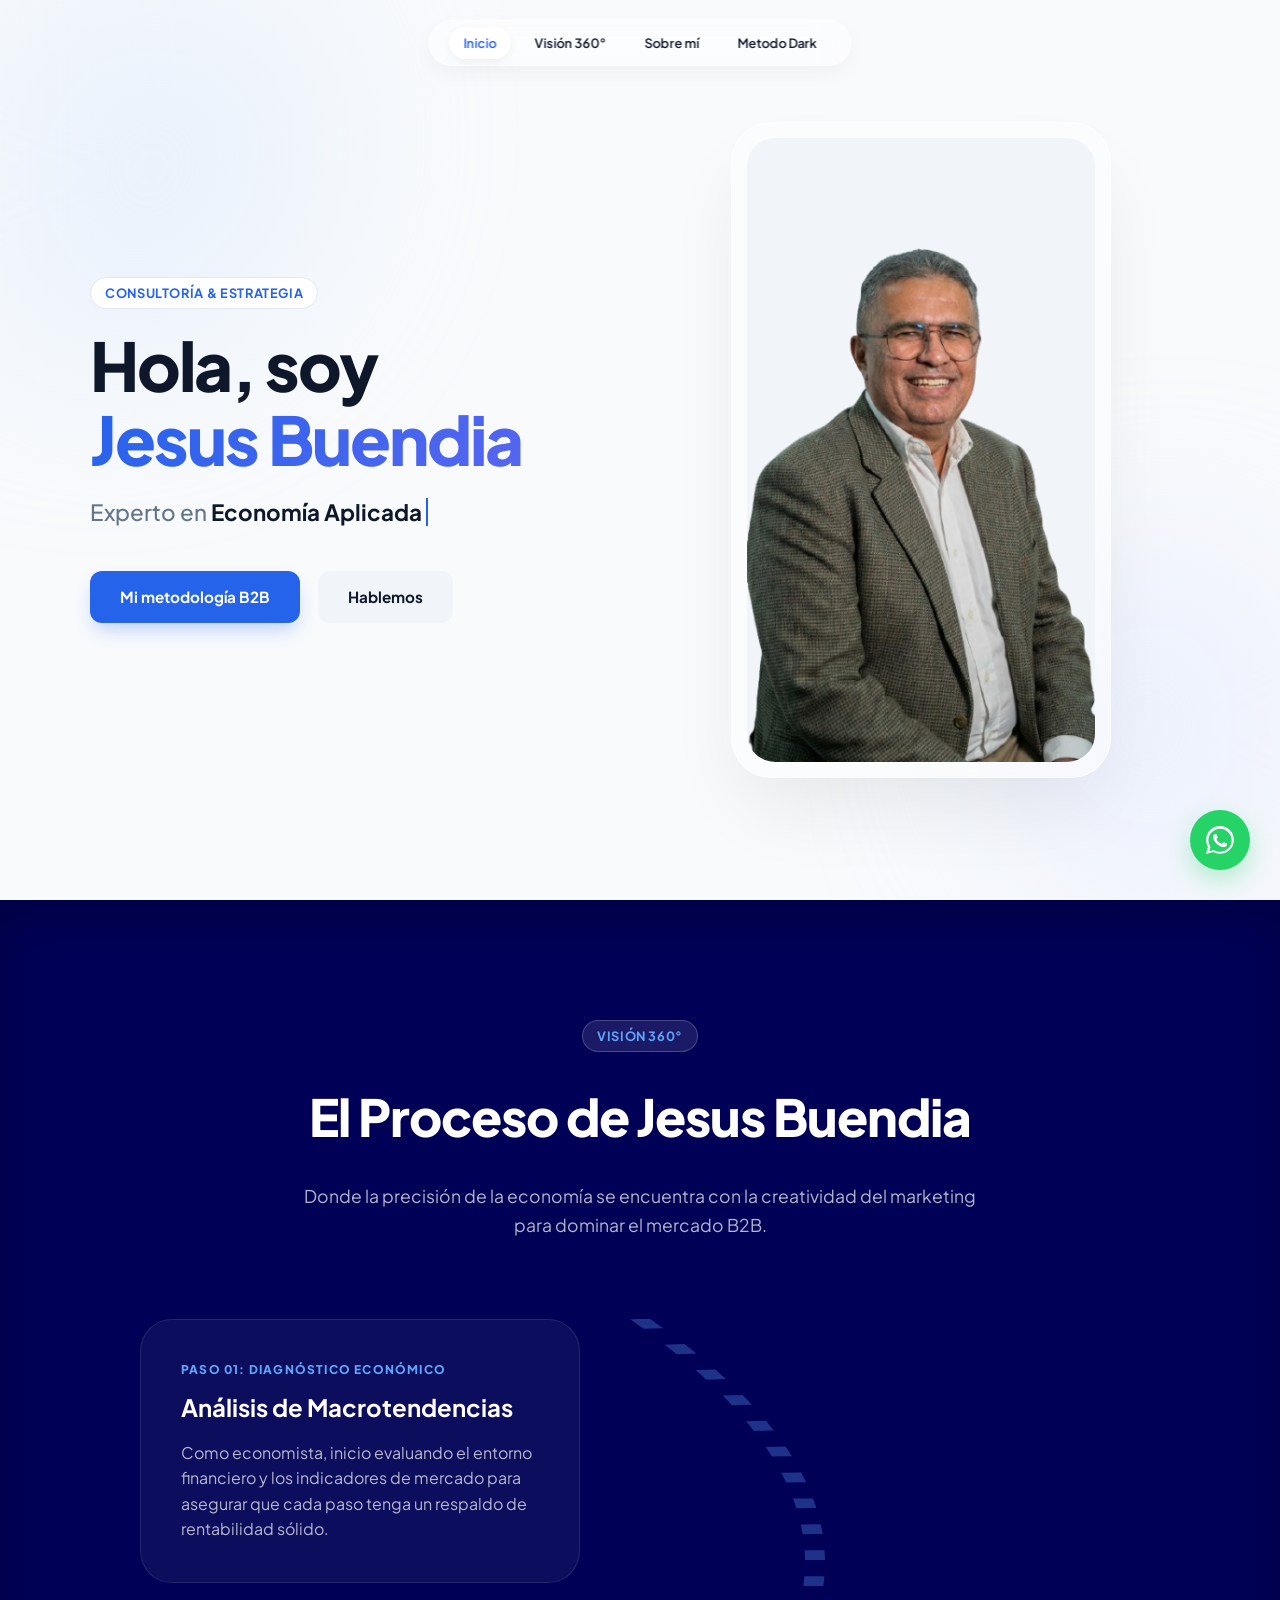
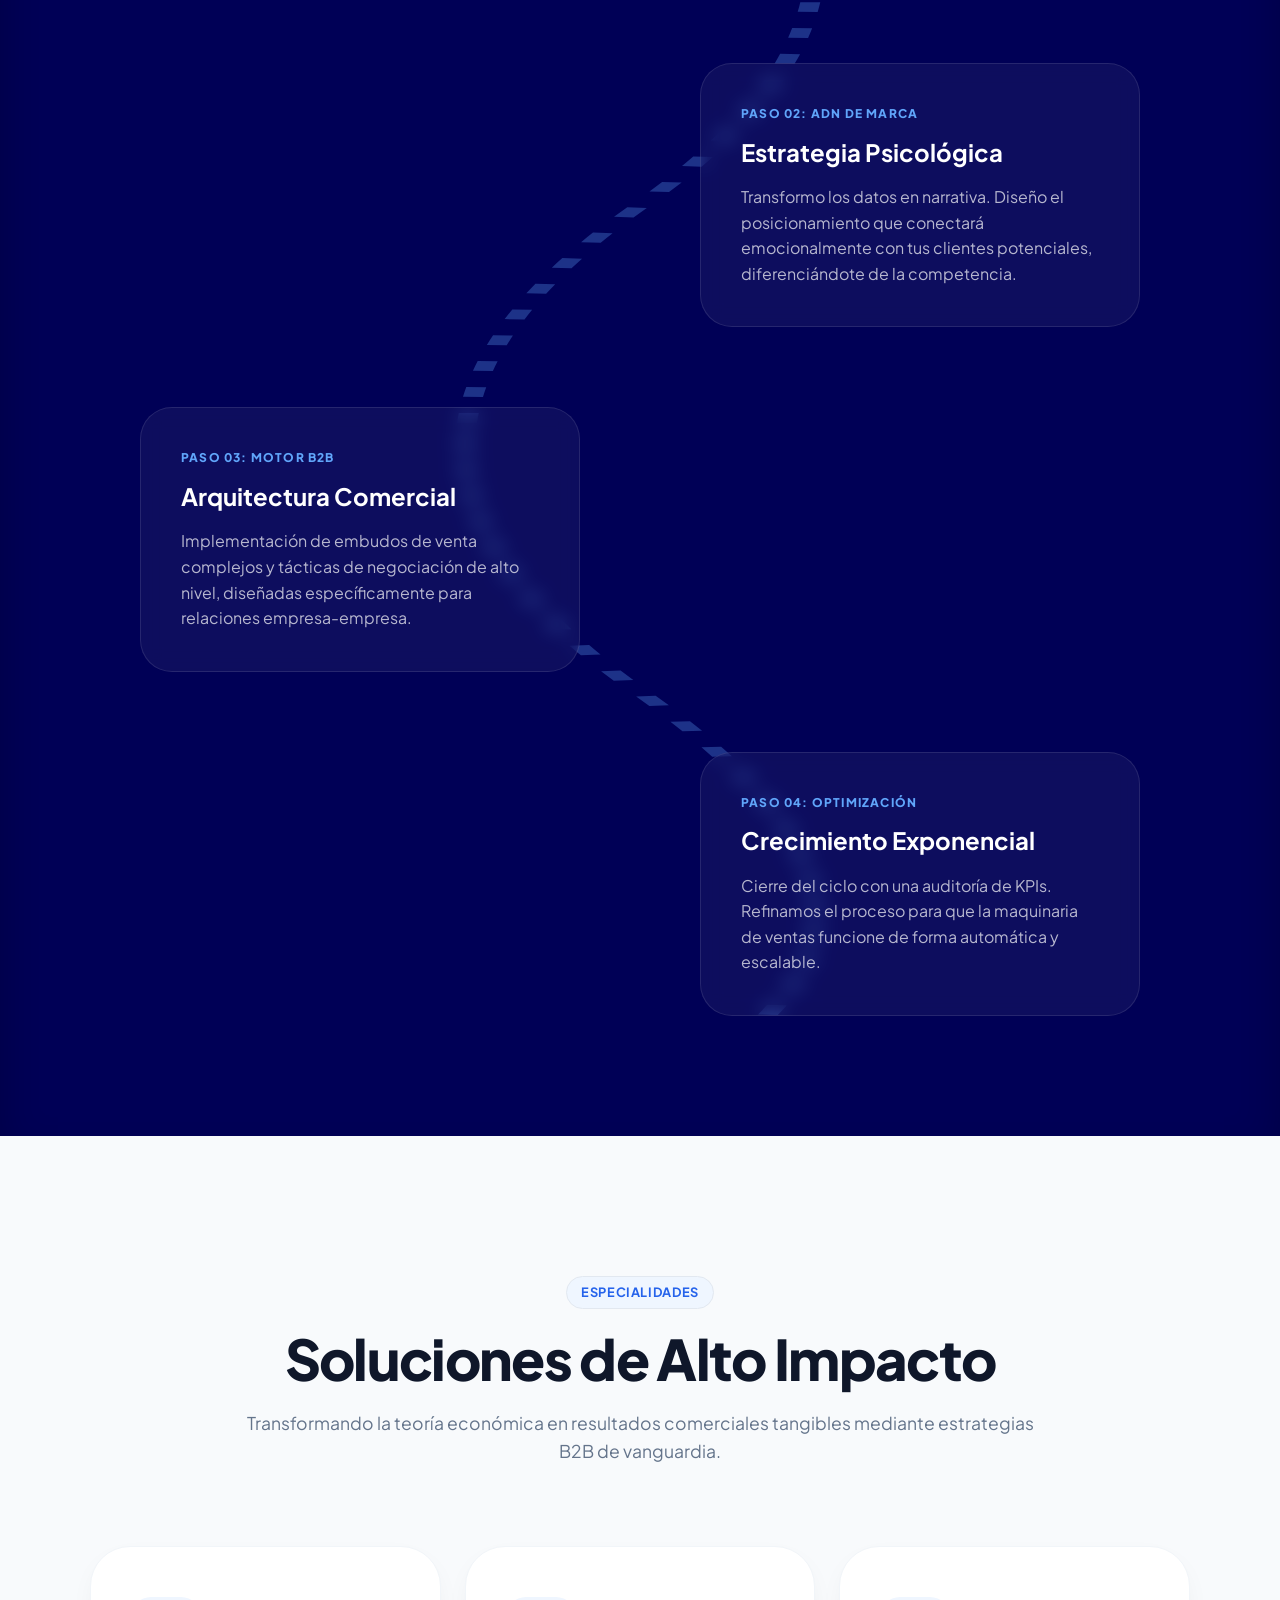
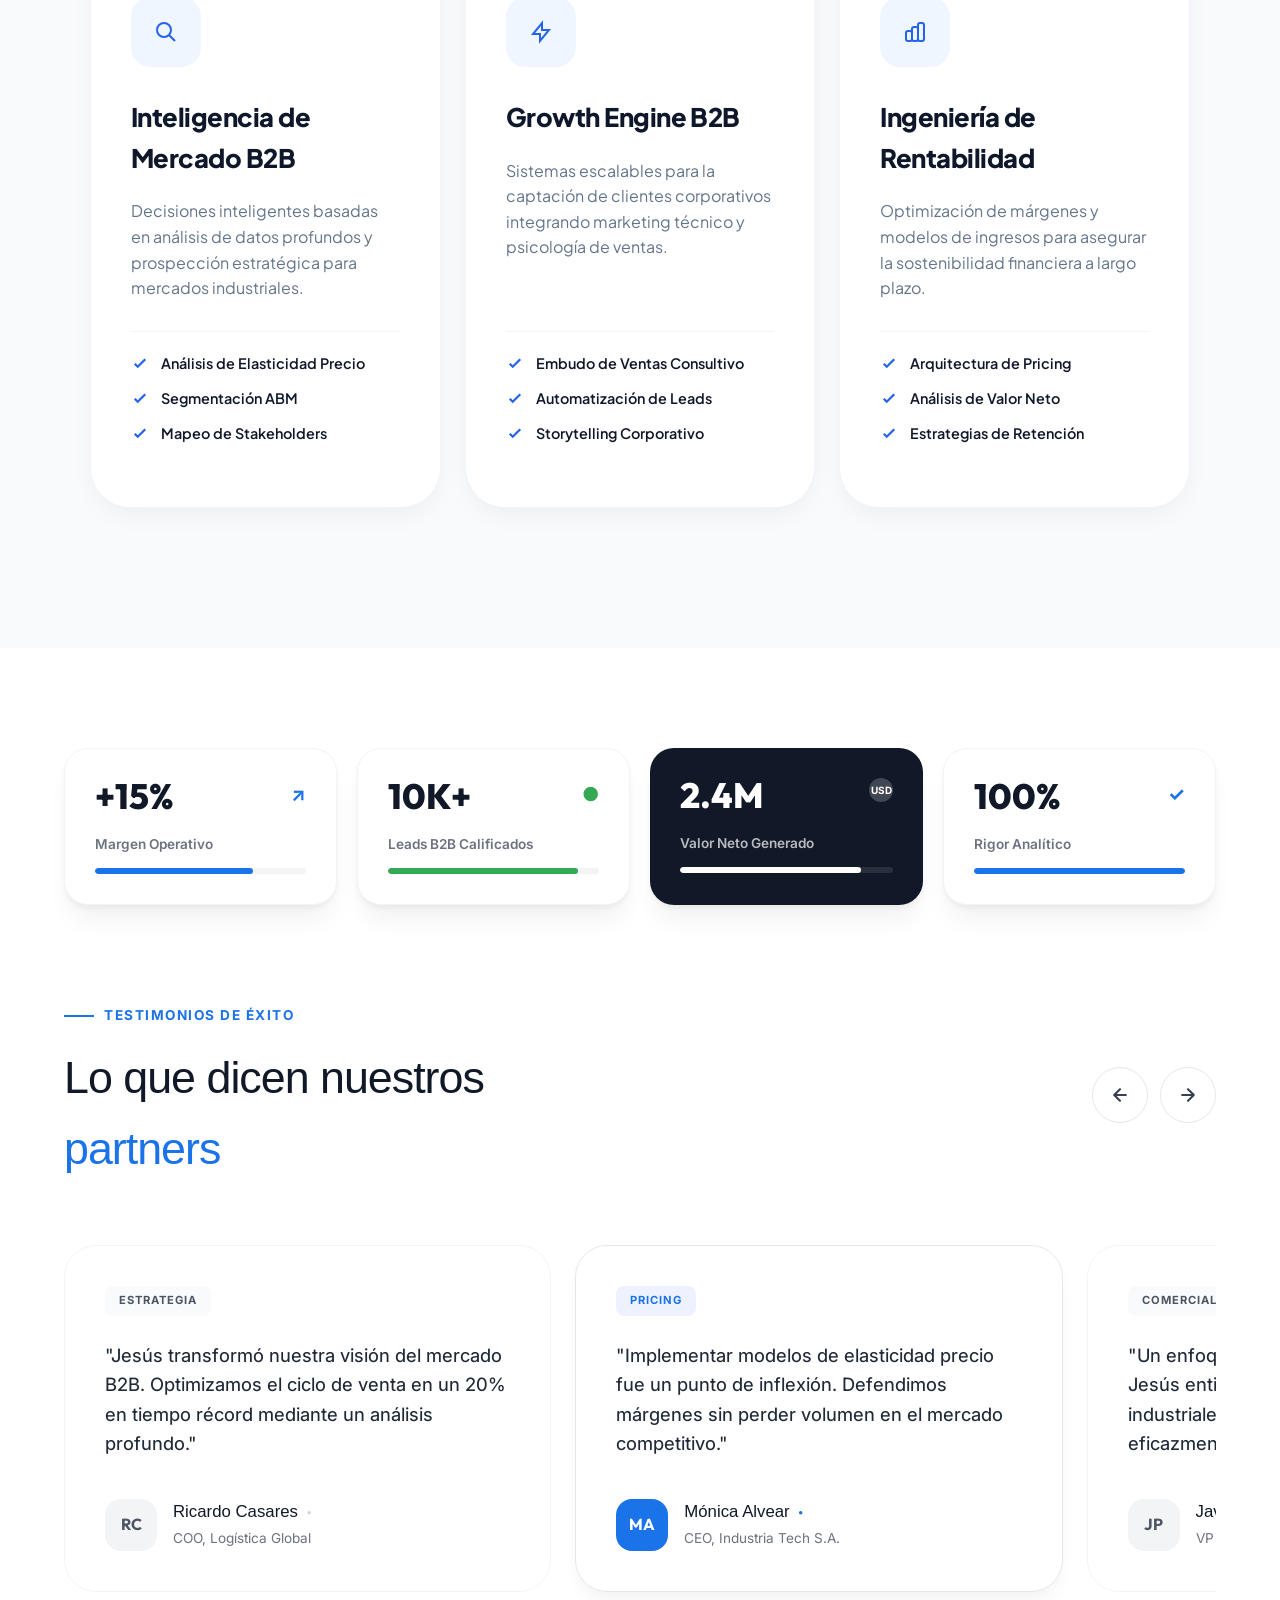
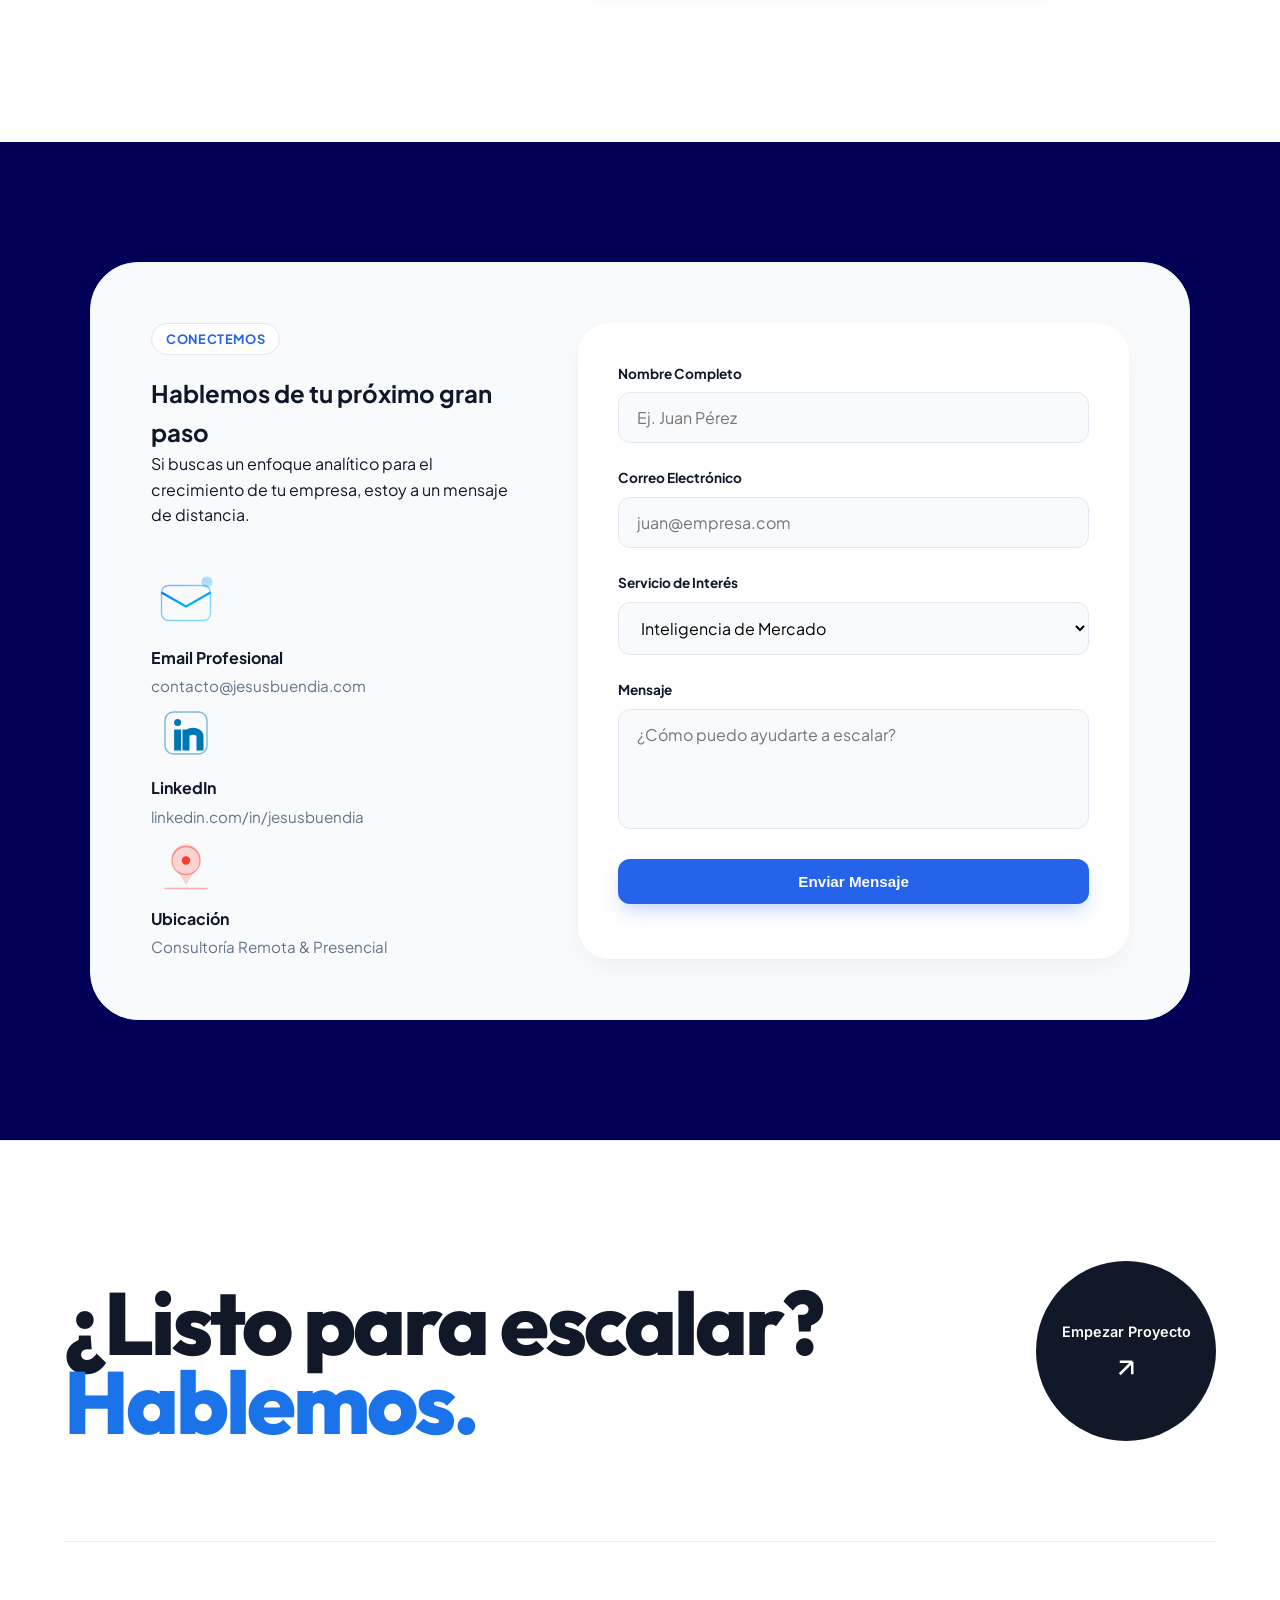
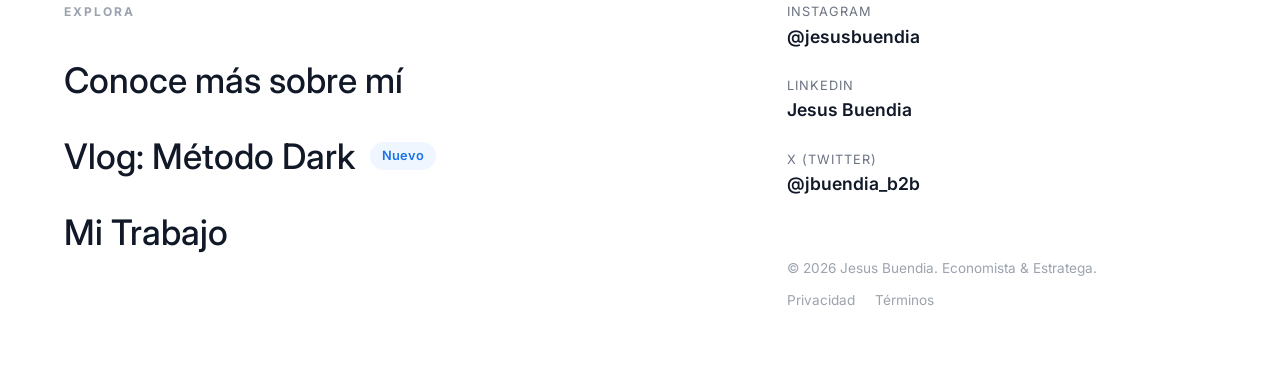
==== commit 1fbb4852: "comiendo de la pagina dark metod Co-authored-by: Copilot <copilot@github.com>" ====
--- a/index.html
+++ b/index.html
@@ -28,7 +28,7 @@
             <a href="#inicio" class="nav-link active">Inicio</a>
             <a href="webs/vision.html" class="nav-link">Visión 360°</a>
             <a href="webs/sobremi.html" class="nav-link">Sobre mí</a>
-            <a href="webs/insights.html" class="nav-link">Insights B2B</a>
+            <a href="webs/insights.html" class="nav-link">Metodo Dark</a>
         </nav>
     </div>
 
@@ -477,9 +477,9 @@
             <div class="footer-nav-section">
                 <h4 class="section-label">Explora</h4>
                 <nav class="footer-big-links">
-                    <a href="#inicio" class="big-link">Conoce más sobre mí <span class="link-arrow">→</span></a>
-                    <a href="#" class="big-link">Vlog: Insights B2B <span class="link-tag">Nuevo</span></a>
-                    <a href="#servicios" class="big-link">Mi Trabajo <span class="link-arrow">→</span></a>
+                    <a href="webs/sobremi.html" class="big-link">Conoce más sobre mí <span class="link-arrow">→</span></a>
+                    <a href="webs/insights.html" class="big-link">Vlog: Método Dark <span class="link-tag">Nuevo</span></a>
+                    <a href="webs/vision.html" class="big-link">Mi Trabajo <span class="link-arrow">→</span></a>
                 </nav>
             </div>
 
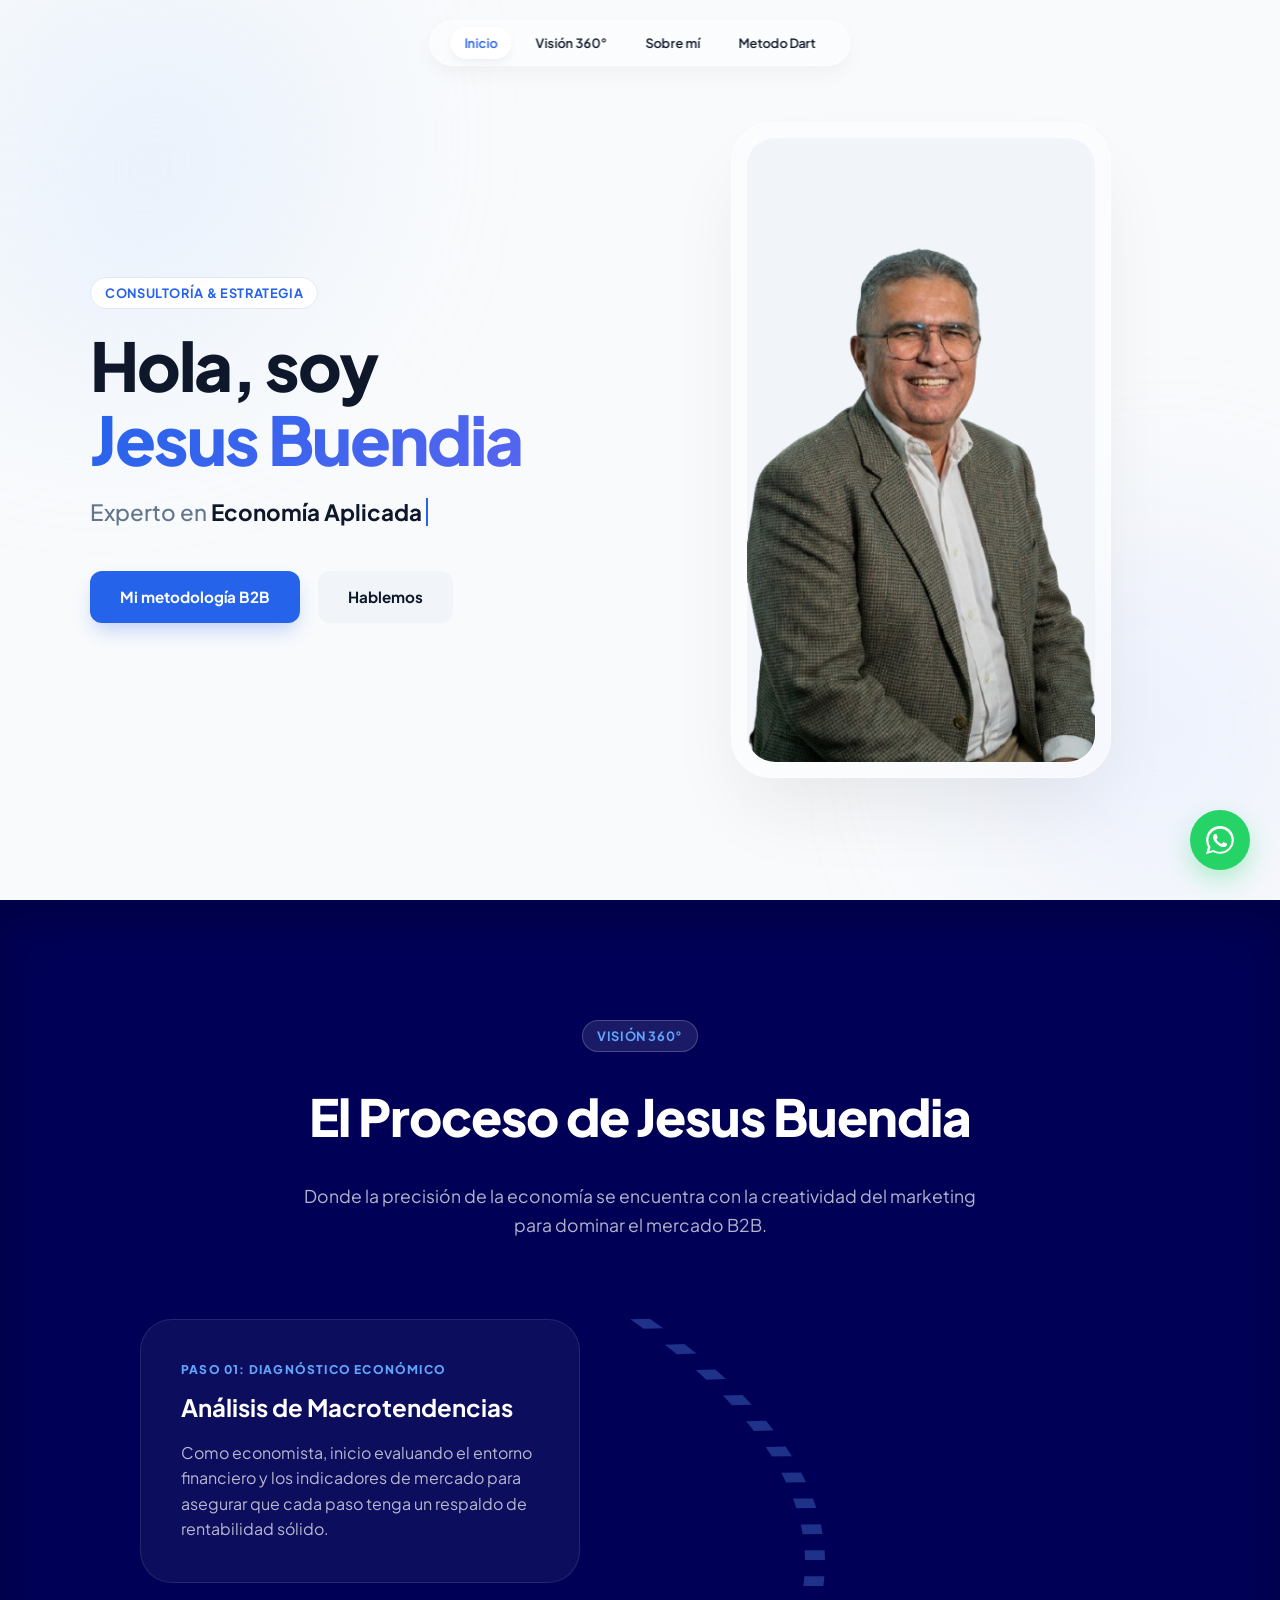
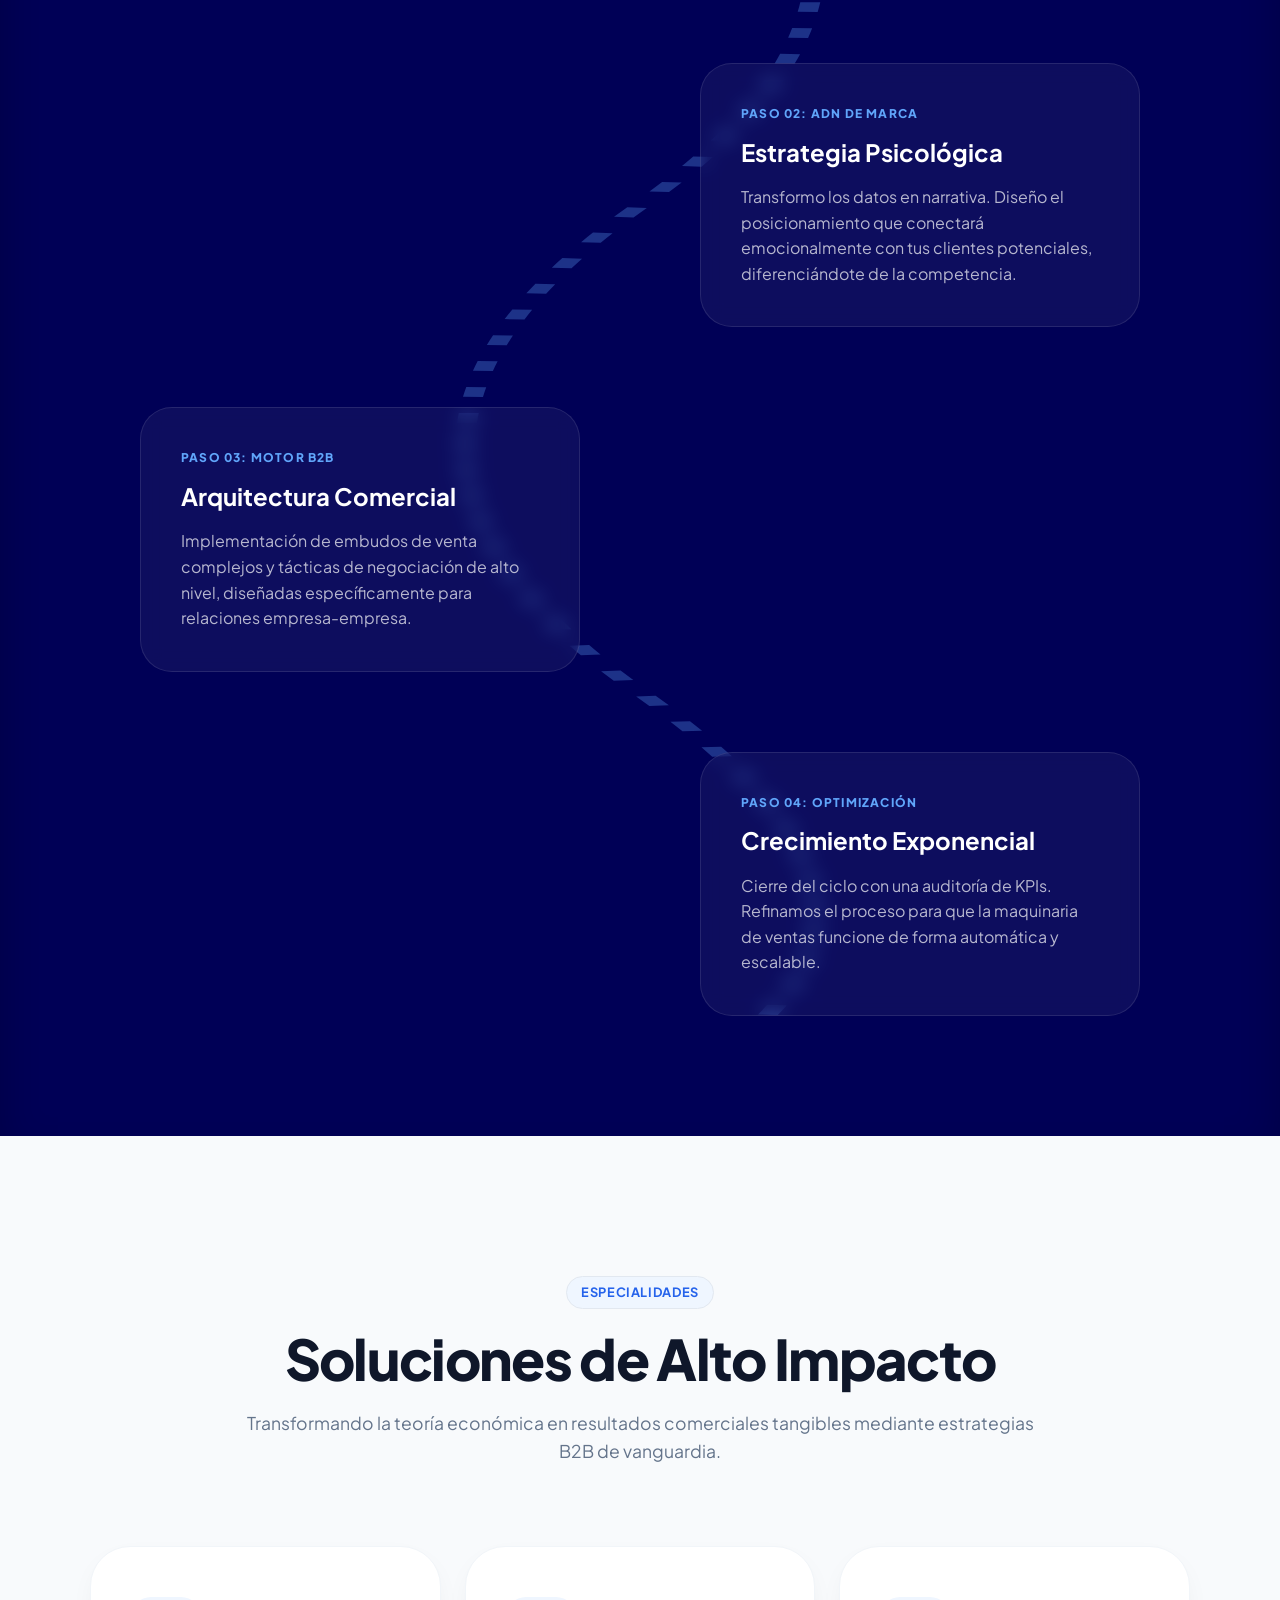
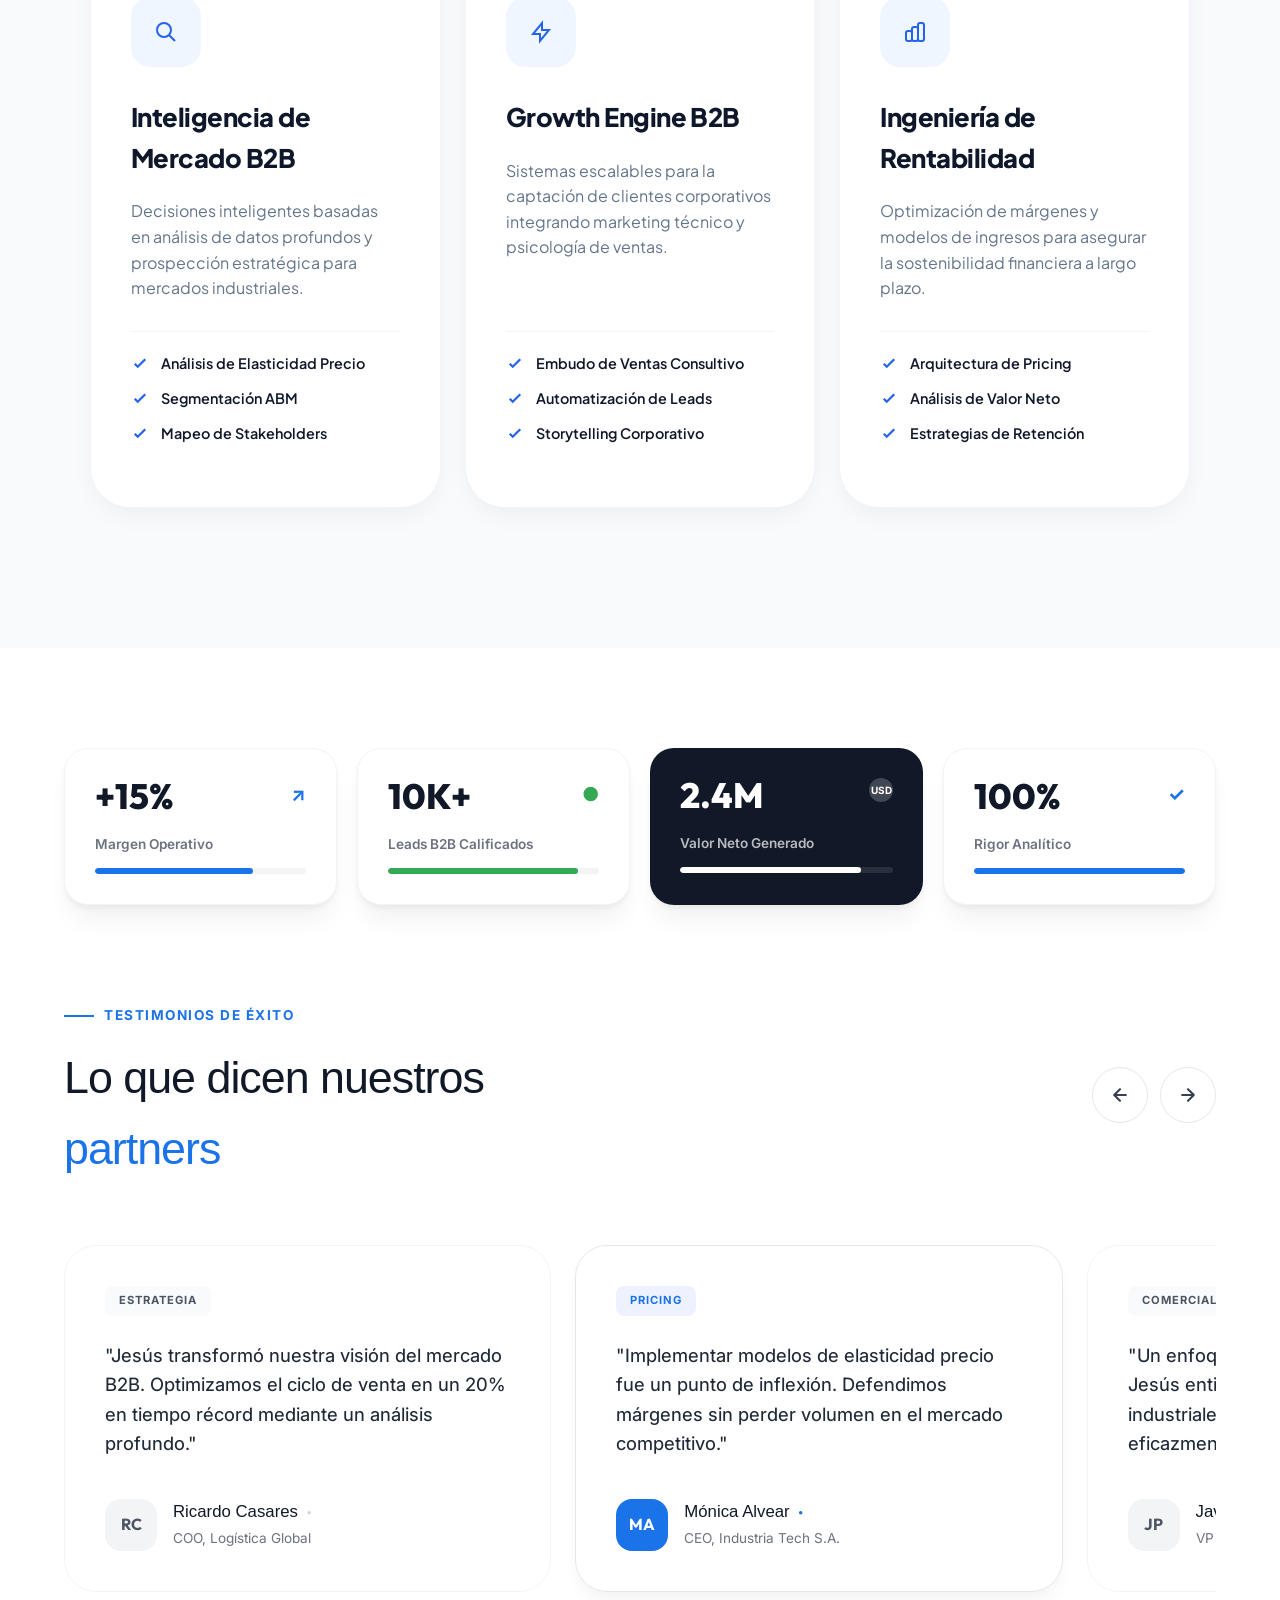
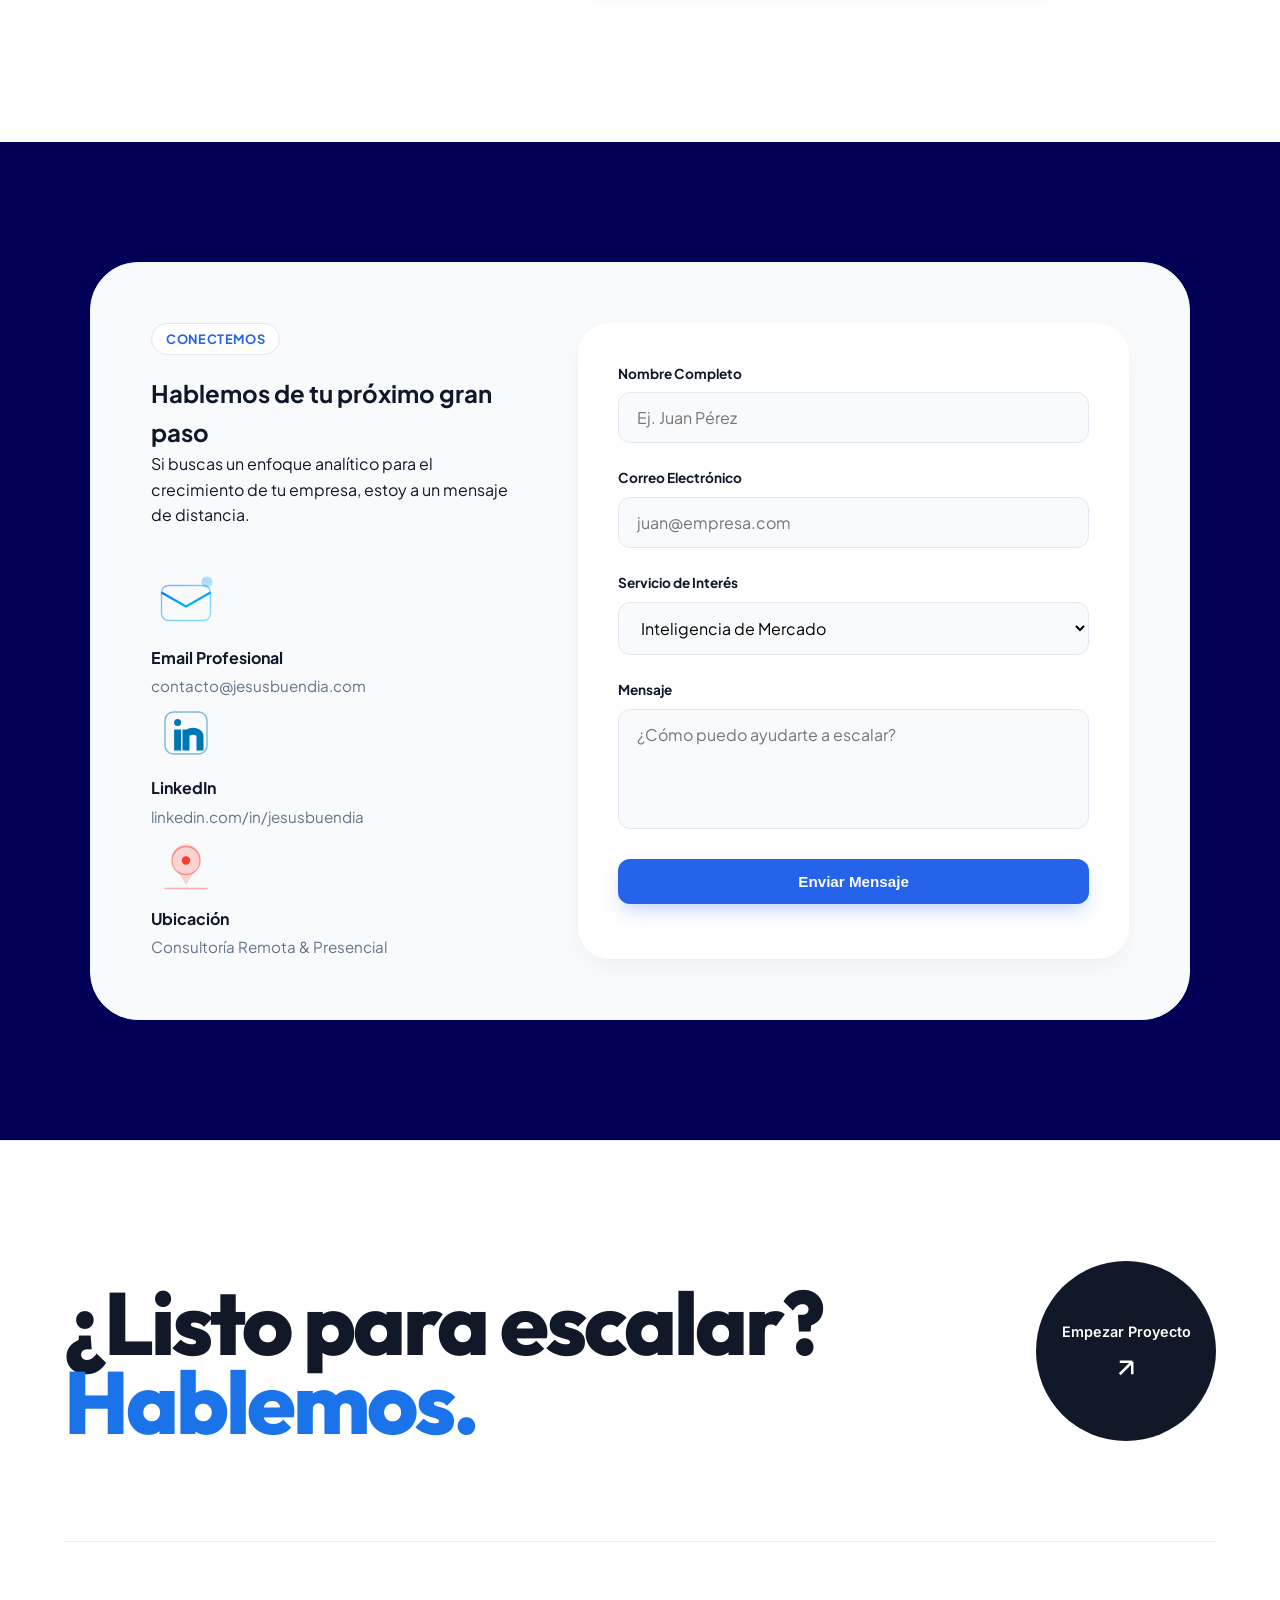
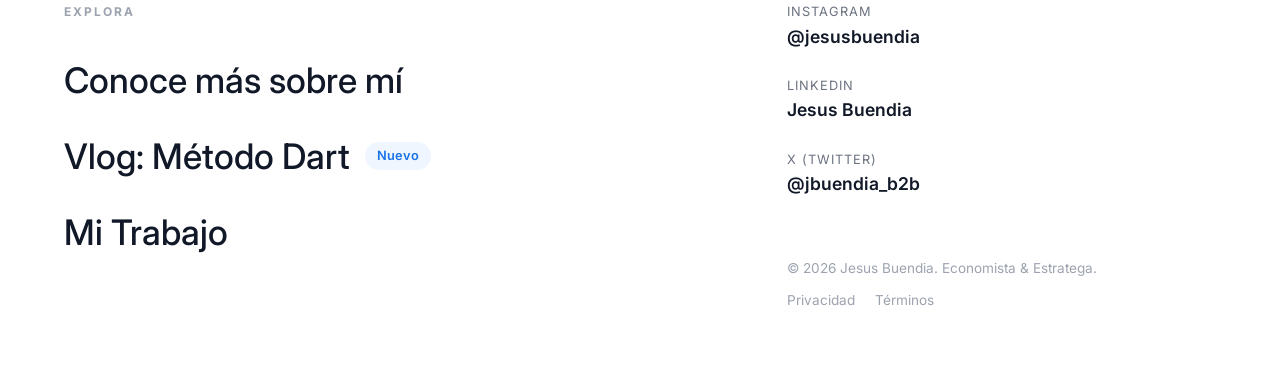
==== commit ce7ca293: "terminacion de la web vision 360 Co-authored-by: Copilot <copilot@github.com>" ====
--- a/index.html
+++ b/index.html
@@ -12,6 +12,8 @@
     <link href="https://fonts.googleapis.com/css2?family=Plus+Jakarta+Sans:wght@300;400;500;600;700;800&display=swap" rel="stylesheet">
     <link rel="stylesheet" href="https://cdn.jsdelivr.net/npm/swiper@11/swiper-bundle.min.css" />
     <link rel="stylesheet" href="Estilos/style.css">
+
+
     
 
 </head>
@@ -28,7 +30,7 @@
             <a href="#inicio" class="nav-link active">Inicio</a>
             <a href="webs/vision.html" class="nav-link">Visión 360°</a>
             <a href="webs/sobremi.html" class="nav-link">Sobre mí</a>
-            <a href="webs/insights.html" class="nav-link">Metodo Dark</a>
+            <a href="webs/dart.html" class="nav-link">Metodo Dart</a>
         </nav>
     </div>
 
@@ -478,7 +480,7 @@
                 <h4 class="section-label">Explora</h4>
                 <nav class="footer-big-links">
                     <a href="webs/sobremi.html" class="big-link">Conoce más sobre mí <span class="link-arrow">→</span></a>
-                    <a href="webs/insights.html" class="big-link">Vlog: Método Dark <span class="link-tag">Nuevo</span></a>
+                    <a href="webs/dart.html" class="big-link">Vlog: Método Dart <span class="link-tag">Nuevo</span></a>
                     <a href="webs/vision.html" class="big-link">Mi Trabajo <span class="link-arrow">→</span></a>
                 </nav>
             </div>
--- a/Estilos/style.css
+++ b/Estilos/style.css
@@ -924,4 +924,567 @@
     .footer-main-content { grid-template-columns: 1fr; gap: 60px; }
     .footer-cta-wrapper { align-items: flex-start; }
     .cta-round-btn { width: 140px; height: 140px; }
-}+}
+
+
+
+ /* --- SECCIÓN STICKY --- */
+        .smooth-wrapper {
+            width: 100%;
+        }
+
+        .hero-sticky-section {
+            height: 100vh;
+            width: 100%;
+            position: relative;
+            display: flex;
+            align-items: center;
+            justify-content: center;
+            overflow: hidden;
+            background: radial-gradient(circle at center, #16143a 0%, #07061a 100%);
+        }
+
+        .dark-method-title {
+            font-size: 14vw;
+            font-weight: 800;
+            text-transform: uppercase;
+            letter-spacing: -0.06em;
+            line-height: 0.8;
+            text-align: center;
+            z-index: 2;
+            pointer-events: none;
+            background: linear-gradient(to bottom, #fff 30%, #444 100%);
+            -webkit-background-clip: text;
+            -webkit-text-fill-color: transparent;
+        }
+
+        .hero-description {
+            position: absolute;
+            max-width: 500px;
+            text-align: center;
+            font-size: 1.25rem;
+            line-height: 1.6;
+            color: #ccc;
+            opacity: 0;
+            transform: translateY(50px);
+            z-index: 3;
+        }
+
+        .feature-cards {
+            position: absolute;
+            width: 100%;
+            height: 100%;
+            display: flex;
+            justify-content: center;
+            align-items: center;
+            pointer-events: none;
+        }
+
+        .card {
+            position: absolute;
+            background: var(--glass);
+            border: 1px solid var(--border);
+            backdrop-filter: blur(10px);
+            padding: 1.5rem;
+            border-radius: 20px;
+            width: 220px;
+            opacity: 0;
+            transform: scale(0.5);
+            z-index: 1;
+        }
+
+        .card h3 { font-size: 1rem; margin-bottom: 0.5rem; color: var(--bg-proceso); }
+        .card p { font-size: 0.85rem; margin: 0; color: #000000; }
+
+        .card-1 { top: 15%; left: 15%; }
+        .card-2 { top: 20%; right: 15%; }
+        .card-3 { bottom: 20%; left: 20%; }
+        .card-4 { bottom: 15%; right: 20%; }
+
+        /* --- NUEVA SECCIÓN "¿ESTÁS LISTO?" MEJORADA --- */
+        .ready-section {
+            height: 100vh;
+            width: 100%;
+            display: flex;
+            flex-direction: column;
+            align-items: center;
+            justify-content: center;
+            background-color: #000;
+            position: relative;
+            overflow: hidden;
+            text-align: center;
+        }
+
+        /* Efecto de rejilla de fondo sutil */
+        .ready-section::before {
+            content: '';
+            position: absolute;
+            width: 200%;
+            height: 200%;
+            background-image: 
+                linear-gradient(rgba(134, 115, 255, 0.05) 1px, transparent 1px),
+                linear-gradient(90deg, rgba(134, 115, 255, 0.05) 1px, transparent 1px);
+            background-size: 50px 50px;
+            transform: perspective(500px) rotateX(60deg);
+            top: -50%;
+            z-index: 0;
+        }
+
+        .ready-content {
+            position: relative;
+            z-index: 1;
+            padding: 0 2rem;
+        }
+
+        .ready-title {
+            font-size: 5rem;
+            font-weight: 800;
+            margin-bottom: 1rem;
+            letter-spacing: -0.02em;
+            background: linear-gradient(90deg, #fff, var(--accent), #fff);
+            background-size: 200% auto;
+            -webkit-background-clip: text;
+            -webkit-text-fill-color: transparent;
+            animation: shine 3s linear infinite;
+        }
+
+        .tag {
+            display: inline-block;
+            padding: 6px 18px;
+            border-radius: 50px;
+            background: linear-gradient(135deg, rgba(53, 84, 207, 0.9) 0%, rgba(134, 115, 255, 0.6) 100%);
+            color: #9eb1ff;
+            font-size: 0.8rem;
+            font-weight: 700;
+            text-transform: uppercase;
+            margin-bottom: 1rem;
+            border: 1px solid rgba(158, 177, 255, 0.3);
+            backdrop-filter: blur(4px);
+            letter-spacing: 0.5px;
+        }
+
+        .ready-subtitle {
+            font-size: 1.5rem;
+            color: var(--gray);
+            max-width: 600px;
+            margin: 0 auto 3rem;
+            opacity: 0;
+            transform: translateY(20px);
+        }
+
+        /* Botón de Acción Animado */
+        .cta-button {
+            position: relative;
+            display: inline-block;
+            padding: 1.2rem 3.5rem;
+            background: #fff;
+            color: #000;
+            text-decoration: none;
+            font-weight: 700;
+            border-radius: 100px;
+            font-size: 1.1rem;
+            overflow: hidden;
+            transition: 0.4s cubic-bezier(0.175, 0.885, 0.32, 1.275);
+            opacity: 0;
+            transform: scale(0.8);
+        }
+
+        .cta-button:hover {
+            transform: scale(1.05);
+            box-shadow: 0 0 30px rgba(134, 115, 255, 0.4);
+        }
+
+        .cta-button::after {
+            content: '';
+            position: absolute;
+            top: -50%;
+            left: -50%;
+            width: 200%;
+            height: 200%;
+            background: conic-gradient(from 0deg, transparent, var(--accent), transparent);
+            animation: rotate-border 4s linear infinite;
+            z-index: -1;
+            opacity: 0;
+            transition: 0.3s;
+        }
+
+        .cta-button:hover::after {
+            opacity: 1;
+        }
+
+        @keyframes shine {
+            to { background-position: 200% center; }
+        }
+
+        @keyframes rotate-border {
+            100% { transform: rotate(360deg); }
+        }
+
+        @media (max-width: 768px) {
+            .ready-title { font-size: 3rem; }
+            .dark-method-title { font-size: 18vw; }
+        }
+
+
+        /* --- SECCIÓN DE RESULTADOS --- */
+.results-section {
+    padding: 120px 5%;
+    background: radial-gradient(ellipse at top, #0d0b2e 0%, #000 70%);
+}
+
+.results-grid {
+    display: grid;
+    grid-template-columns: 1fr 1fr;
+    gap: 60px;
+    max-width: 1200px;
+    margin: 0 auto;
+    align-items: center;
+}
+
+.results-visual {
+    background: rgba(255, 255, 255, 0.03); /* var(--glass) */
+    border: 1px solid rgba(255, 255, 255, 0.1); /* var(--border) */
+    border-radius: 40px;
+    padding: 40px;
+    position: relative;
+}
+
+.metric-bar-container {
+    margin-bottom: 30px;
+}
+
+.metric-label {
+    display: flex;
+    justify-content: space-between;
+    margin-bottom: 10px;
+    font-weight: 600;
+}
+
+.bar-bg {
+    height: 12px;
+    background: rgba(255, 255, 255, 0.05);
+    border-radius: 10px;
+    overflow: hidden;
+    position: relative;
+}
+
+.bar-fill {
+    height: 100%;
+    background: linear-gradient(90deg, #8673ff, #00ffcc); /* var(--accent) a var(--success) */
+    width: 0%; /* Animado por JS */
+    border-radius: 10px;
+}
+
+.stats-boxes {
+    display: grid;
+    grid-template-columns: 1fr 1fr;
+    gap: 20px;
+}
+
+.stat-box {
+    background: rgba(255, 255, 255, 0.02);
+    border: 1px solid rgba(255, 255, 255, 0.1);
+    padding: 25px;
+    border-radius: 24px;
+    text-align: center;
+}
+
+.stat-box h5 {
+    font-size: 2.5rem;
+    color: #00ffcc; /* var(--success) */
+    margin-bottom: 5px;
+}
+
+.stat-box span {
+    color: #a1a1aa; /* var(--gray) */
+    font-size: 0.8rem;
+    text-transform: uppercase;
+    letter-spacing: 1px;
+}
+
+
+        /* Fondo de Partículas */
+        .vision-360-canvas-container {
+            position: fixed;
+            top: 0;
+            left: 0;
+            width: 100%;
+            height: 100%;
+            z-index: -1;
+            background: radial-gradient(circle at 50% 50%, #0a1025 0%, #020205 100%);
+        }
+
+        /* Hero Section */
+        .vision-360-hero {
+            height: 100vh;
+            display: flex;
+            flex-direction: column;
+            justify-content: center;
+            align-items: center;
+            text-align: center;
+            padding: 0 5%;
+        }
+
+        .vision-360-title {
+            font-family: 'Space Grotesk', sans-serif;
+            font-size: clamp(3rem, 15vw, 10rem);
+            font-weight: 700;
+            line-height: 0.9;
+            letter-spacing: -0.05em;
+            margin-bottom: 1.5rem;
+            text-transform: uppercase;
+            color: rgba(42, 17, 143, 0.418);
+        }
+
+        .char {
+            display: inline-block;
+            transform: translateY(100%) rotateX(-90deg);
+            opacity: 0;
+        }
+
+        .vision-360-description {
+            max-width: 600px;
+            font-size: 1.2rem;
+            color: var(--vision-360-muted);
+            opacity: 0;
+            transform: translateY(20px);
+            color: rgba(42, 17, 143, 0.418);
+
+        }
+
+        /* Sección de Proceso (Paso a Paso) */
+        .vision-360-process-section {
+            padding: 150px 5%;
+            max-width: 1200px;
+            margin: 0 auto;
+            position: relative;
+            color: rgba(255, 255, 255, 0.582);
+            
+        }
+
+        .vision-360-section-label {
+            text-transform: uppercase;
+            letter-spacing: 0.3em;
+            color: var(--vision-360-accent);
+            font-size: 0.9rem;
+            margin-bottom: 20px;
+            display: block;
+            font-weight: 700;
+            color: rgba(42, 17, 143, 0.418);
+            background-color: rgba(6, 6, 66, 0.562);
+            border: 1px solid blue;
+        }
+
+        .vision-360-process-container {
+            position: relative;
+            margin-top: 60px;
+        }
+
+        .vision-360-process-step {
+            display: flex;
+            gap: 40px;
+            margin-bottom: 80px;
+            position: relative;
+            opacity: 0;
+            transform: translateX(-30px);
+            color: rgba(255, 255, 255, 0.582);
+        }
+
+        .vision-360-step-number {
+            font-family: 'Space Grotesk', sans-serif;
+            font-size: 4rem;
+            font-weight: 700;
+            color: #271d5f;
+            line-height: 1;
+            flex-shrink: 0;
+            width: 80px;
+
+        }
+
+        .vision-360-step-content h4 {
+            font-size: 1.8rem;
+            margin-bottom: 15px;
+            color: var(--vision-360-text);
+        }
+
+        .vision-360-step-content p {
+            color: var(--vision-360-muted);
+            max-width: 500px;
+        }
+
+        /* Grid de Servicios */
+        .vision-360-content-section {
+            padding: 100px 5%;
+            max-width: 1400px;
+            margin: 0 auto;
+            color: rgba(255, 255, 255, 0.582);
+        }
+
+        .vision-360-grid {
+            display: grid;
+            grid-template-columns: repeat(auto-fit, minmax(300px, 1fr));
+            gap: 30px;
+        }
+
+        .vision-360-card {
+            background: rgb(3, 6, 44);
+            border: 1px solid var(--vision-360-border);
+            border-radius: 24px;
+            padding: 40px;
+            backdrop-filter: blur(10px);
+            transition: transform 0.4s ease, border-color 0.4s ease;
+            position: relative;
+            overflow: hidden;
+            display: flex;
+            flex-direction: column;
+            gap: 20px;
+        }
+
+        .vision-360-card:hover {
+            transform: translateY(-10px);
+            border-color: var(--vision-360-accent);
+            box-shadow: 0 10px 40px var(--vision-360-glow);
+        }
+
+        .vision-360-card-icon {
+            width: 50px;
+            height: 50px;
+            background: var(--vision-360-accent);
+            border-radius: 12px;
+            display: flex;
+            align-items: center;
+            justify-content: center;
+        }
+
+        /* SECCIÓN DE CASO DE NEGOCIO */
+        .vision-360-case-section {
+            padding: 150px 5%;
+            max-width: 1200px;
+            margin: 0 auto;
+            color: rgba(255, 255, 255, 0.582);
+        }
+
+        .vision-360-case-box {
+            background: linear-gradient(135deg, rgba(255,255,255,0.05) 0%, rgba(53, 84, 207, 0.05) 100%);
+            border: 1px solid var(--vision-360-border);
+            border-radius: 32px;
+            padding: 60px;
+            display: grid;
+            grid-template-columns: 1fr 1fr;
+            gap: 60px;
+            align-items: center;
+            opacity: 0;
+            transform: translateY(40px);
+        }
+
+        .vision-360-case-info h2 {
+            font-size: 2.5rem;
+            margin-bottom: 20px;
+        }
+
+        .vision-360-case-metrics {
+            display: grid;
+            grid-template-columns: 1fr 1fr;
+            gap: 20px;
+        }
+
+        .vision-360-metric-item {
+            background: rgba(255,255,255,0.02);
+            padding: 25px;
+            border-radius: 20px;
+            border: 1px solid var(--vision-360-border);
+            text-align: center;
+        }
+
+        .vision-360-metric-value {
+            display: block;
+            font-size: 2.5rem;
+            font-weight: 800;
+            color: var(--vision-360-accent);
+            font-family: 'Space Grotesk', sans-serif;
+        }
+
+        .vision-360-metric-label {
+            font-size: 0.8rem;
+            text-transform: uppercase;
+            letter-spacing: 0.1em;
+            color: var(--vision-360-muted);
+        }
+
+        /* BOTÓN DE CONSULTA */
+        .vision-360-action-container {
+            margin-top: 50px;
+            text-align: center;
+            opacity: 0;
+            transform: translateY(20px);
+        }
+
+        .vision-360-btn-consultar {
+            background: var(--vision-360-accent);
+            color: white;
+            padding: 20px 45px;
+            border-radius: 100px;
+            font-family: 'Space Grotesk', sans-serif;
+            font-weight: 700;
+            font-size: 1.1rem;
+            text-decoration: none;
+            display: inline-flex;
+            align-items: center;
+            gap: 15px;
+            border: 1px solid rgba(255,255,255,0.2);
+            position: relative;
+            overflow: hidden;
+            transition: all 0.4s cubic-bezier(0.175, 0.885, 0.32, 1.275);
+            box-shadow: 0 15px 35px rgba(53, 84, 207, 0.4);
+        }
+
+        .vision-360-btn-consultar:hover {
+            transform: scale(1.05) translateY(-5px);
+            box-shadow: 0 20px 50px rgba(53, 84, 207, 0.6);
+        }
+
+        /* Efecto de brillo láser */
+        .vision-360-btn-consultar::after {
+            content: '';
+            position: absolute;
+            top: -50%;
+            left: -60%;
+            width: 20%;
+            height: 200%;
+            background: rgba(255, 255, 255, 0.3);
+            transform: rotate(30deg);
+            transition: all 0.6s ease;
+        }
+
+        .vision-360-btn-consultar:hover::after {
+            left: 120%;
+        }
+
+        /* Footer */
+        .vision-360-footer {
+            padding: 150px 5%;
+            text-align: center;
+            border-top: 1px solid var(--vision-360-border);
+        }
+
+        .vision-360-cta {
+            font-size: clamp(2rem, 5vw, 4rem);
+            font-weight: 800;
+            margin-bottom: 40px;
+            color: white;
+            text-decoration: none;
+            display: inline-block;
+            transition: color 0.3s, transform 0.3s;
+        }
+
+        .vision-360-cta:hover {
+            color: var(--vision-360-accent);
+            transform: scale(1.05);
+        }
+
+        @media (max-width: 968px) {
+            .vision-360-case-box {
+                grid-template-columns: 1fr;
+                padding: 40px 20px;
+            }
+        }
